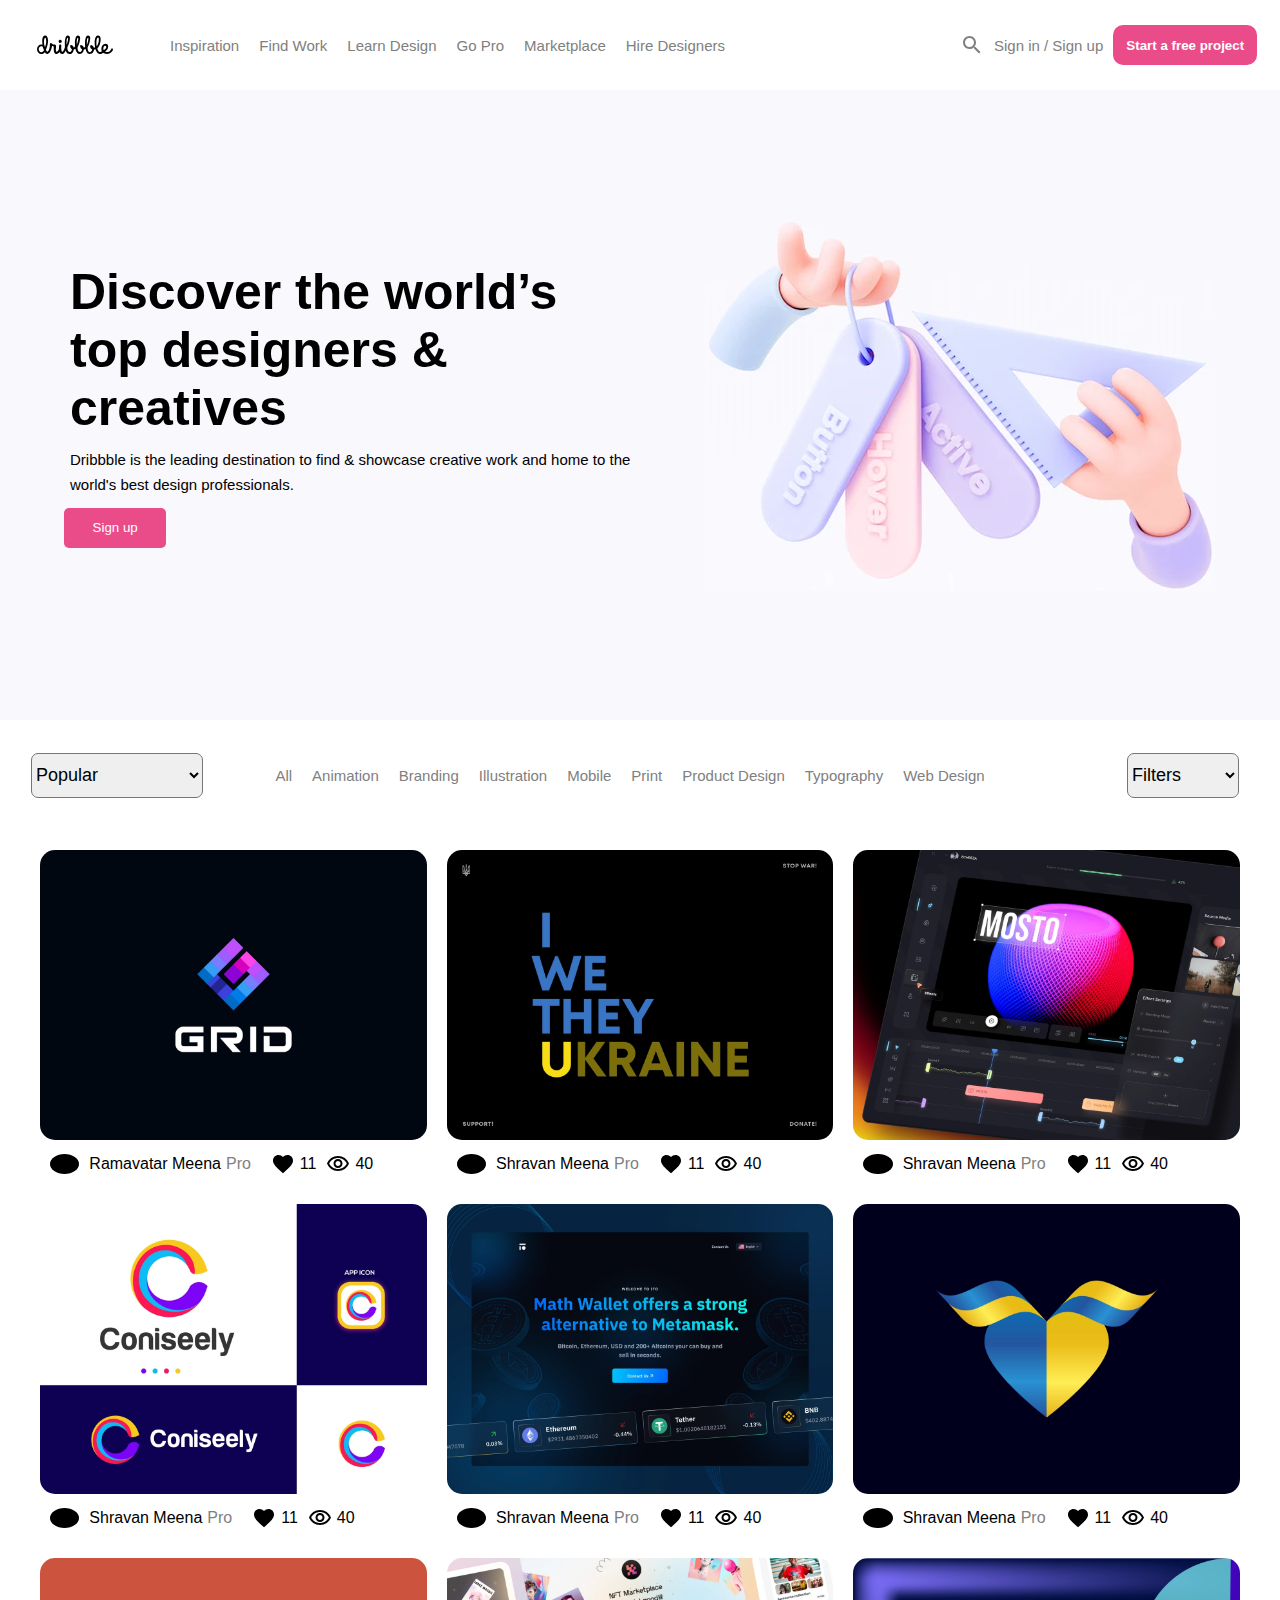
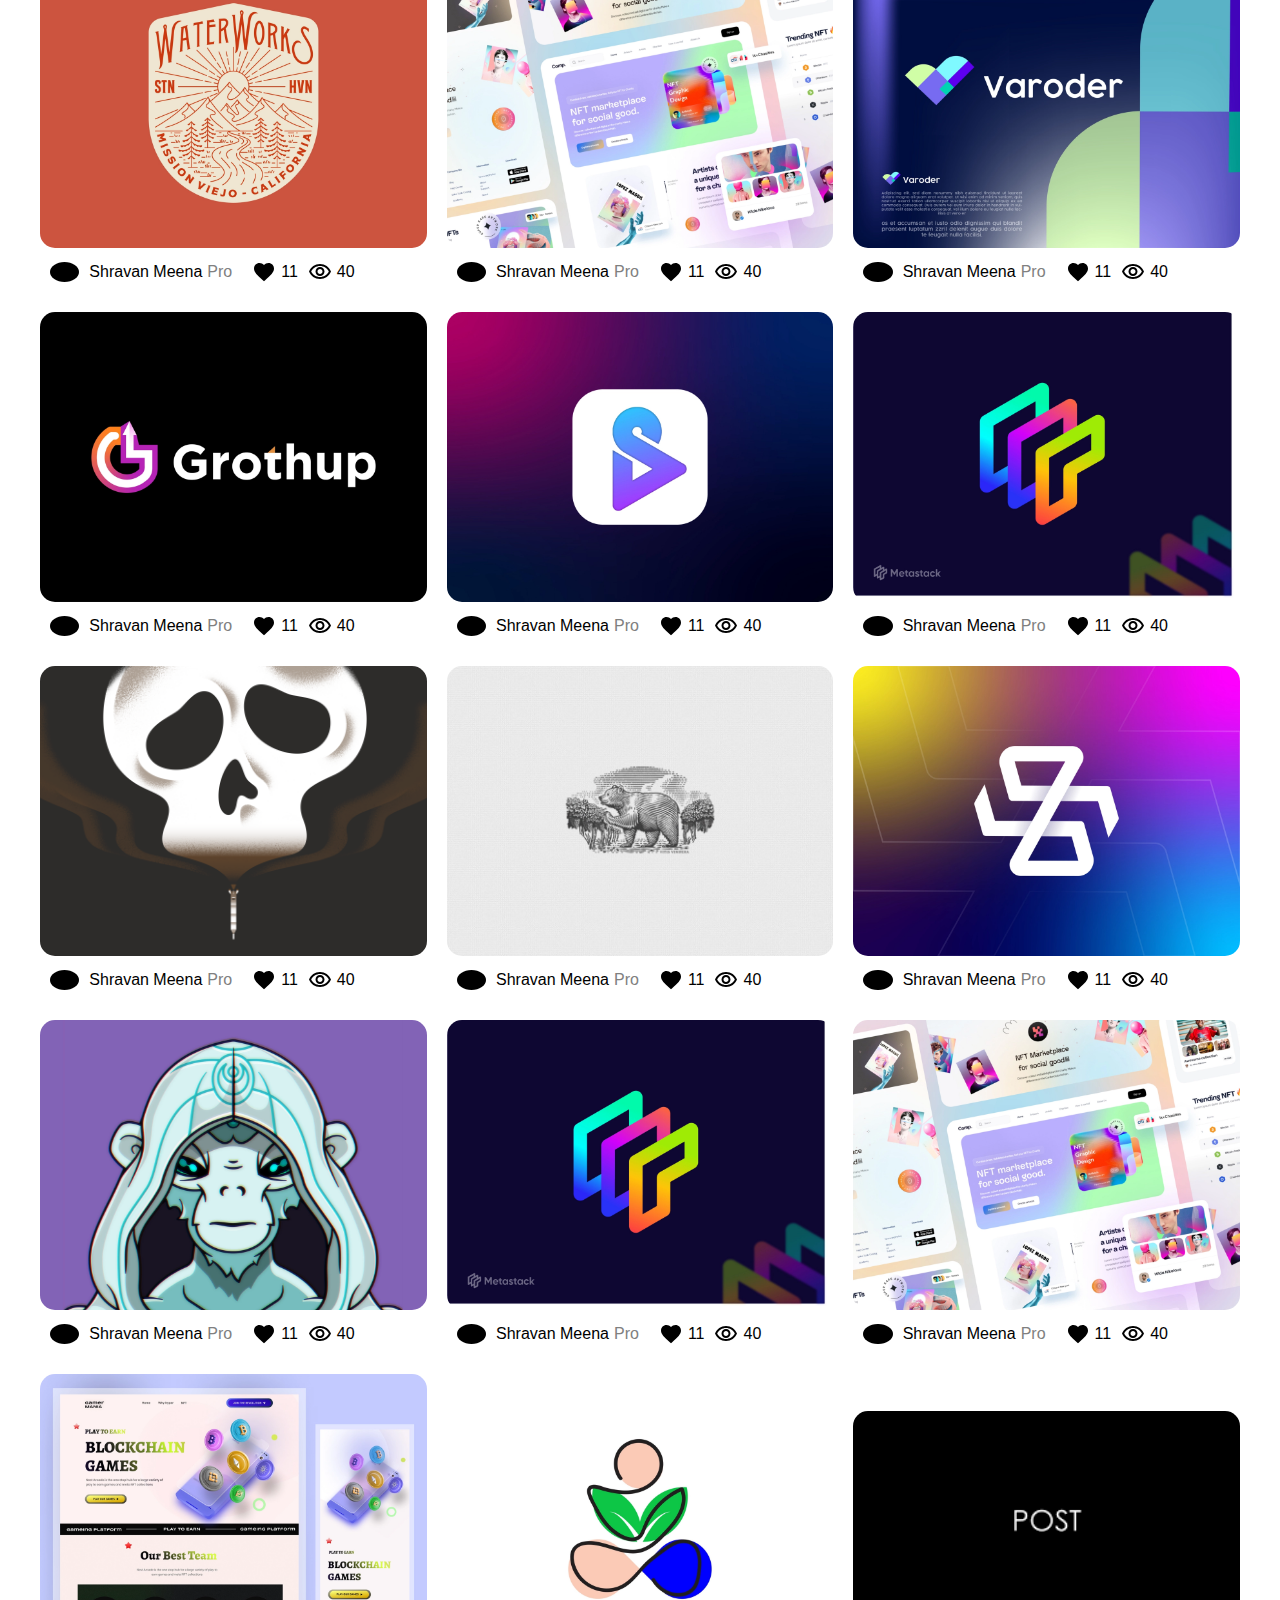
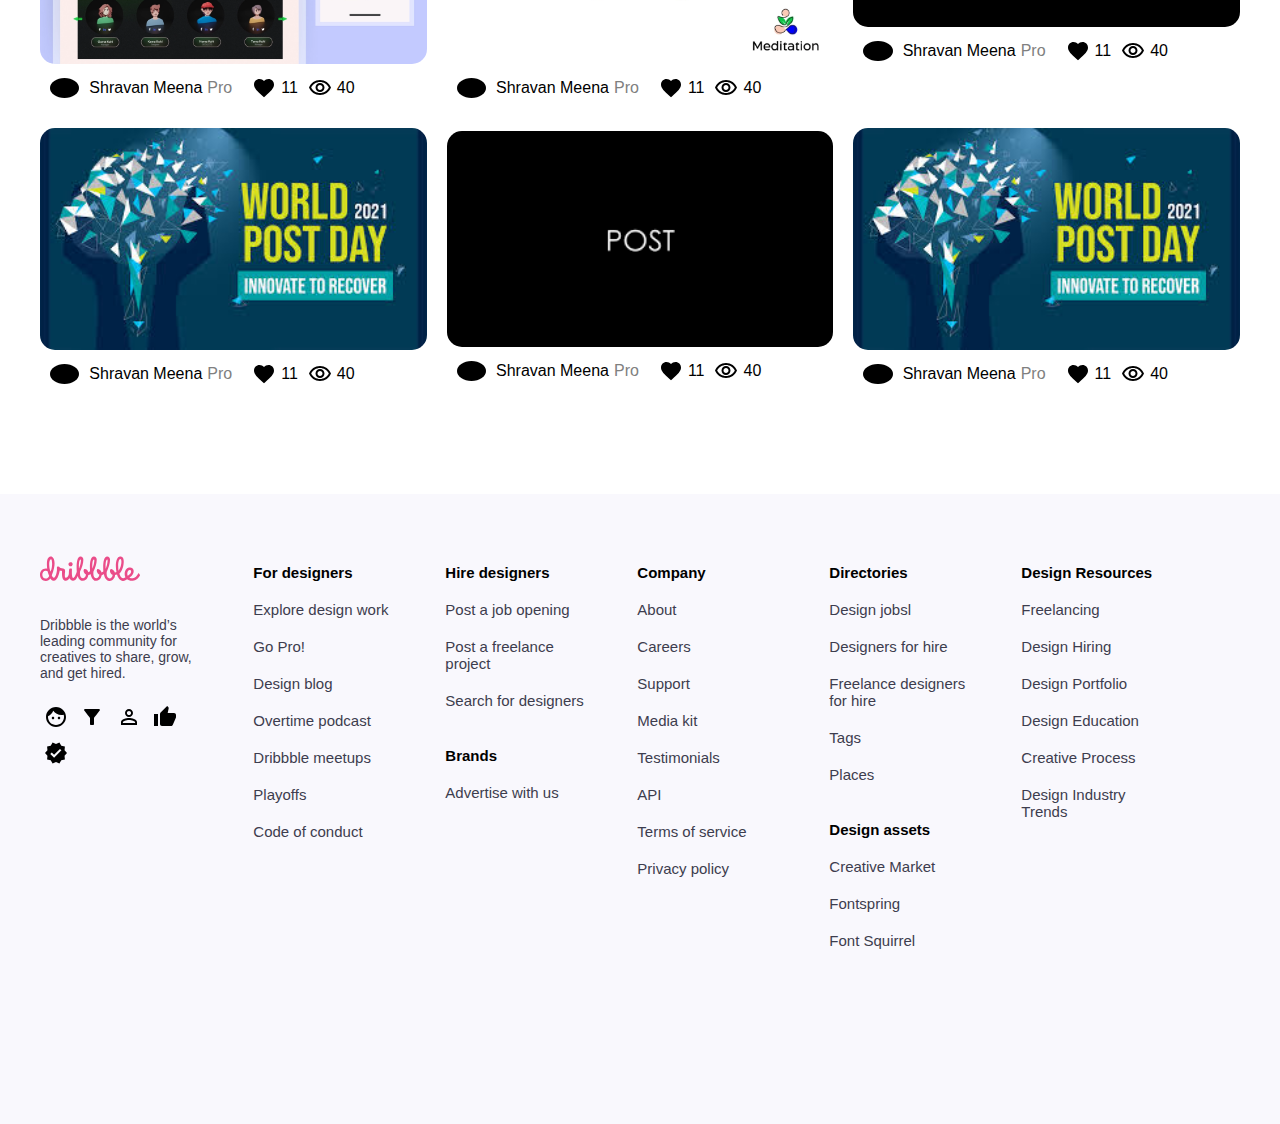
==== index.html @ 8a200b82 "first commit" ====
<!DOCTYPE html>
<html lang="en">
  <head>
    <meta charset="UTF-8" />
    <meta name="viewport" content="width=device-width, initial-scale=1.0" />
    <meta http-equiv="X-UA-Compatible" content="ie=edge" />
    <title>Dribbble Site Clone</title>
    <link rel="stylesheet" href="./index.css" />
  </head>
  <body>
    <div class="header">
     <div class="listHideWidth">
      <img class="listHide" src="./static/post/reorder_black_24dp.svg" />

     </div>

      <div class="logo">
        <!-- <button class="dribble">dribbble</button>-->
        <img src="./static/a.svg" />
      </div>
      <div class="headerTitle">
        <p class="mainuName">Inspiration</p>
        <p class="mainuName">Find Work</p>
        <p class="mainuName">Learn Design</p>
        <p class="mainuName">Go Pro</p>
        <p class="mainuName">Marketplace</p>
        <p class="mainuName">Hire Designers</p>
      </div>
      <div class="signBar">
        <img src="./static/Search.svg" />
        <h1 class="signInOrSignup">Sign in / Sign up</h1>
        <button class="newProject">Start a free project</button>
        <!-- <div class="hide">Ram Ram sa</div> -->
      </div>
    </div>
    <div class="middleTitel">
      <div class="left">
        <p class="firstTitle">Discover the world’s top designers & creatives</p>
        <p class="secondTitle">
          Dribbble is the leading destination to find & showcase creative work
          and home to the world's best design professionals.
        </p>
        <div class="signup">
          <button onclick="showTheHIde()" class="signupBtn">Sign up</button>
          <button onclick="showTheHIde()" class="signInBtn">Sign In</button>

          <div onclick="hideInput()" class="hide">


            <div class="alreadyAMenber">
              <p class="alreadymembers?">Already A member?</p>
             <p class="signInalready">Sign In</p>
            </div>
            <div class="signUpPage">
<div class="centerSignUp">
  <p>Sign up to Dribbble</p>
  <div class="signUpGoogle">
    <div class="withGoogle">
      <img src="https://cdn-teams-slug.flaticon.com/google.jpg" />
      <button class="loginWithGoogle">Sign Up With Google</button>
    </div>
    <div class="withTweetr">
      <img src="./static/post/verified_black_24dp.svg" />
    </div>

  </div>
  <div class="userInformation">

  </div>
  <div onclick="hideInput()" class="hiden">

<div class="nameOrEmail">
  <div class="nameOption1">
    <p>Name </p>
  <input class="yourName" placeholder="" type="text" />
  </div>
  <div class="nameOption2">
    <p>Username</p>

  <input class="userName" placeholder="" type="text" />
  </div>
</div>
  <div class="passEmailOption">
    <div class="nameOption3">
      <p>Email</p>
  
      <input class="emailid" placeholder="" type="text" />
     </div>
     <div class="nameOption3">
      <p>Password</p>
  
      <input class="password" placeholder="6+ characters" type="text" />
     </div>
  </div>
<div class="check">
  <input onclick="checkboxx()"  class="checkboxs" placeholder="" type="checkbox" />
  <p>Creating an account means you’re okay with our Terms of Service, Privacy Policy, and our default Notification Settings.</p>
</div>  
<div class="end">
  <button onclick="doneButton()" class="done">
    <h1>Create Account</h1>
  </button>
</div>
  </div>
</div>
            </div>
          </div>
        </div>
      </div>
      <div class="right">
        <img
          class="rightsideImg"
          src="./static/romainbriaux-510w-e0859557ff1168e088a1d80e2de552aec85ed8c1343bb61656f87512127b3c4a.webp"
        />
      </div>
    </div>
    <div class="filterCenter">
      <div class="filterPage">
        <div class="populer">
          <select name="popupar" id="popular">
            <option value="popular">Popular</option>
            <option value="noteworthy">New & Noteworthy</option>
            <option value="goodsSales">Goods for Sale</option>
          </select>
          <!-- <button >Popular</button> -->
        </div>
        <div class="filterPageTitle">
          <p class="filterPageTitle1">All</p>
          <p class="filterPageTitle1">Animation</p>
          <p class="filterPageTitle1">Branding</p>
          <p class="filterPageTitle1">Illustration</p>
          <p class="filterPageTitle1">Mobile</p>
          <p class="filterPageTitle1">Print</p>
          <p class="filterPageTitle1">Product Design</p>
          <p class="filterPageTitle1">Typography</p>
          <p class="filterPageTitle1">Web Design</p>
        </div>
        <div class="populer1">
          <select name="filter" id="filter">
            <option value="filter">Filters</option>
            <option value="tags">Tags</option>
            <option value="color">Color</option>
            <option value="timeFrame">Timeframe</option>
            <option value="madeWith">Made With</option>
            <option value="Downloads">Downloads</option>
          </select>
          <!-- <button class="filter">Filter</button> -->
        </div>
      </div>
    </div>
    <div class="post">
      <div class="firstPost">
        <div class="imgDiv">
          <img class="postimg1" src="./static/post/Dribble1.webp" />
        </div>
        <div class="createrInfo">
          <div class="pic"></div>
          <p class="createrName">Ramavatar Meena</p>
          <p class="createrRank">Pro</p>
          <img class="heartIcon" src="./static/post/Heart.svg" />
          <p class="like">11</p>
          <img class="seenIcon" src="./static/post/Seen.svg" />
          <p class="like">40</p>
        </div>
      </div>
      <div class="firstPost">
        <div class="imgDiv">
          <img class="postimg1" src="./static/post/Dribble2.webp" />
        </div>
        <div class="createrInfo">
          <div class="pic"></div>
          <p class="createrName">Shravan Meena</p>
          <p class="createrRank">Pro</p>
          <img class="heartIcon" src="./static/post/Heart.svg" />
          <p class="like">11</p>
          <img class="seenIcon" src="./static/post/Seen.svg" />
          <p class="like">40</p>
        </div>
      </div>
      <div class="firstPost">
        <div class="imgDiv">
          <img class="postimg1" src="./static/post/Dribble3.webp" />
        </div>
        <div class="createrInfo">
          <div class="pic"></div>
          <p class="createrName">Shravan Meena</p>
          <p class="createrRank">Pro</p>
          <img class="heartIcon" src="./static/post/Heart.svg" />
          <p class="like">11</p>
          <img class="seenIcon" src="./static/post/Seen.svg" />
          <p class="like">40</p>
        </div>
      </div>
      <div class="firstPost">
        <div class="imgDiv">
          <img class="postimg1" src="./static/post/Dribble4.webp" />
        </div>
        <div class="createrInfo">
          <div class="pic"></div>
          <p class="createrName">Shravan Meena</p>
          <p class="createrRank">Pro</p>
          <img class="heartIcon" src="./static/post/Heart.svg" />
          <p class="like">11</p>
          <img class="seenIcon" src="./static/post/Seen.svg" />
          <p class="like">40</p>
        </div>
      </div>
      <div class="firstPost">
        <div class="imgDiv">
          <img class="postimg1" src="./static/post/Dribble5.webp" />
        </div>
        <div class="createrInfo">
          <div class="pic"></div>
          <p class="createrName">Shravan Meena</p>
          <p class="createrRank">Pro</p>
          <img class="heartIcon" src="./static/post/Heart.svg" />
          <p class="like">11</p>
          <img class="seenIcon" src="./static/post/Seen.svg" />
          <p class="like">40</p>
        </div>
      </div>
      <div class="firstPost">
        <div class="imgDiv">
          <img class="postimg1" src="./static/post/Dribble6.webp" />
        </div>
        <div class="createrInfo">
          <div class="pic"></div>
          <p class="createrName">Shravan Meena</p>
          <p class="createrRank">Pro</p>
          <img class="heartIcon" src="./static/post/Heart.svg" />
          <p class="like">11</p>
          <img class="seenIcon" src="./static/post/Seen.svg" />
          <p class="like">40</p>
        </div>
      </div>
      <div class="firstPost">
        <div class="imgDiv">
          <img class="postimg1" src="./static/post/Dribble7.webp" />
        </div>
        <div class="createrInfo">
          <div class="pic"></div>
          <p class="createrName">Shravan Meena</p>
          <p class="createrRank">Pro</p>
          <img class="heartIcon" src="./static/post/Heart.svg" />
          <p class="like">11</p>
          <img class="seenIcon" src="./static/post/Seen.svg" />
          <p class="like">40</p>
        </div>
      </div>
      <div class="firstPost">
        <div class="imgDiv">
          <img class="postimg1" src="./static/post/Dribble18.webp" />
        </div>
        <div class="createrInfo">
          <div class="pic"></div>
          <p class="createrName">Shravan Meena</p>
          <p class="createrRank">Pro</p>
          <img class="heartIcon" src="./static/post/Heart.svg" />
          <p class="like">11</p>
          <img class="seenIcon" src="./static/post/Seen.svg" />
          <p class="like">40</p>
        </div>
      </div>
      <div class="firstPost">
        <div class="imgDiv">
          <img class="postimg1" src="./static/post/Dribble9.webp" />
        </div>
        <div class="createrInfo">
          <div class="pic"></div>
          <p class="createrName">Shravan Meena</p>
          <p class="createrRank">Pro</p>
          <img class="heartIcon" src="./static/post/Heart.svg" />
          <p class="like">11</p>
          <img class="seenIcon" src="./static/post/Seen.svg" />
          <p class="like">40</p>
        </div>
      </div>
      <div class="firstPost">
        <div class="imgDiv">
          <img class="postimg1" src="./static/post/Dribble10.webp" />
        </div>
        <div class="createrInfo">
          <div class="pic"></div>
          <p class="createrName">Shravan Meena</p>
          <p class="createrRank">Pro</p>
          <img class="heartIcon" src="./static/post/Heart.svg" />
          <p class="like">11</p>
          <img class="seenIcon" src="./static/post/Seen.svg" />
          <p class="like">40</p>
        </div>
      </div>
      <div class="firstPost">
        <div class="imgDiv">
          <img class="postimg1" src="./static/post/Dribble11.webp" />
        </div>
        <div class="createrInfo">
          <div class="pic"></div>
          <p class="createrName">Shravan Meena</p>
          <p class="createrRank">Pro</p>
          <img class="heartIcon" src="./static/post/Heart.svg" />
          <p class="like">11</p>
          <img class="seenIcon" src="./static/post/Seen.svg" />
          <p class="like">40</p>
        </div>
      </div>
      <div class="firstPost">
        <div class="imgDiv">
          <img class="postimg1" src="./static/post/Dribble12.webp" />
        </div>
        <div class="createrInfo">
          <div class="pic"></div>
          <p class="createrName">Shravan Meena</p>
          <p class="createrRank">Pro</p>
          <img class="heartIcon" src="./static/post/Heart.svg" />
          <p class="like">11</p>
          <img class="seenIcon" src="./static/post/Seen.svg" />
          <p class="like">40</p>
        </div>
      </div>
      <div class="firstPost">
        <div class="imgDiv">
          <img class="postimg1" src="./static/post/Dribble13.png" />
        </div>
        <div class="createrInfo">
          <div class="pic"></div>
          <p class="createrName">Shravan Meena</p>
          <p class="createrRank">Pro</p>
          <img class="heartIcon" src="./static/post/Heart.svg" />
          <p class="like">11</p>
          <img class="seenIcon" src="./static/post/Seen.svg" />
          <p class="like">40</p>
        </div>
      </div>
      <div class="firstPost">
        <div class="imgDiv">
          <img class="postimg1" src="./static/post/Dribble14.webp" />
        </div>
        <div class="createrInfo">
          <div class="pic"></div>
          <p class="createrName">Shravan Meena</p>
          <p class="createrRank">Pro</p>
          <img class="heartIcon" src="./static/post/Heart.svg" />
          <p class="like">11</p>
          <img class="seenIcon" src="./static/post/Seen.svg" />
          <p class="like">40</p>
        </div>
      </div>
      <div class="firstPost">
        <div class="imgDiv">
          <img class="postimg1" src="./static/post/Dribble15.webp" />
        </div>
        <div class="createrInfo">
          <div class="pic"></div>
          <p class="createrName">Shravan Meena</p>
          <p class="createrRank">Pro</p>
          <img class="heartIcon" src="./static/post/Heart.svg" />
          <p class="like">11</p>
          <img class="seenIcon" src="./static/post/Seen.svg" />
          <p class="like">40</p>
        </div>
      </div>
      <div class="firstPost">
        <div class="imgDiv">
          <img class="postimg1" src="./static/post/Dribble16.webp" />
        </div>
        <div class="createrInfo">
          <div class="pic"></div>
          <p class="createrName">Shravan Meena</p>
          <p class="createrRank">Pro</p>
          <img class="heartIcon" src="./static/post/Heart.svg" />
          <p class="like">11</p>
          <img class="seenIcon" src="./static/post/Seen.svg" />
          <p class="like">40</p>
        </div>
      </div>
      <div class="firstPost">
        <div class="imgDiv">
          <img class="postimg1" src="./static/post/Dribble12.webp" />
        </div>
        <div class="createrInfo">
          <div class="pic"></div>
          <p class="createrName">Shravan Meena</p>
          <p class="createrRank">Pro</p>
          <img class="heartIcon" src="./static/post/Heart.svg" />
          <p class="like">11</p>
          <img class="seenIcon" src="./static/post/Seen.svg" />
          <p class="like">40</p>
        </div>
      </div>
      <div class="firstPost">
        <div class="imgDiv">
          <img class="postimg1" src="./static/post/Dribble18.webp" />
        </div>
        <div class="createrInfo">
          <div class="pic"></div>
          <p class="createrName">Shravan Meena</p>
          <p class="createrRank">Pro</p>
          <img class="heartIcon" src="./static/post/Heart.svg" />
          <p class="like">11</p>
          <img class="seenIcon" src="./static/post/Seen.svg" />
          <p class="like">40</p>
        </div>
      </div>
      <div class="firstPost">
        <div class="imgDiv">
          <img class="postimg1" src="./static/post/Dribble19.webp" />
        </div>
        <div class="createrInfo">
          <div class="pic"></div>
          <p class="createrName">Shravan Meena</p>
          <p class="createrRank">Pro</p>
          <img class="heartIcon" src="./static/post/Heart.svg" />
          <p class="like">11</p>
          <img class="seenIcon" src="./static/post/Seen.svg" />
          <p class="like">40</p>
        </div>
      </div>
      <div class="firstPost">
        <div class="imgDiv">
          <img class="postimg1" src="./static/post/Dribble20.webp" />
        </div>
        <div class="createrInfo">
          <div class="pic"></div>
          <p class="createrName">Shravan Meena</p>
          <p class="createrRank">Pro</p>
          <img class="heartIcon" src="./static/post/Heart.svg" />
          <p class="like">11</p>
          <img class="seenIcon" src="./static/post/Seen.svg" />
          <p class="like">40</p>
        </div>
      </div>
      <div class="firstPost">
        <div class="imgDiv">
          <img class="postimg1" src="./static/post/1st.png" />
        </div>
        <div class="createrInfo">
          <div class="pic"></div>
          <p class="createrName">Shravan Meena</p>
          <p class="createrRank">Pro</p>
          <img class="heartIcon" src="./static/post/Heart.svg" />
          <p class="like">11</p>
          <img class="seenIcon" src="./static/post/Seen.svg" />
          <p class="like">40</p>
        </div>
      </div>
      <div class="firstPost">
        <div class="imgDiv">
          <img class="postimg1" src="./static/post/5th.jpeg" />
        </div>
        <div class="createrInfo">
          <div class="pic"></div>
          <p class="createrName">Shravan Meena</p>
          <p class="createrRank">Pro</p>
          <img class="heartIcon" src="./static/post/Heart.svg" />
          <p class="like">11</p>
          <img class="seenIcon" src="./static/post/Seen.svg" />
          <p class="like">40</p>
        </div>
      </div>
      <div class="firstPost">
        <div class="imgDiv">
          <img class="postimg1" src="./static/post/1st.png" />
        </div>
        <div class="createrInfo">
          <div class="pic"></div>
          <p class="createrName">Shravan Meena</p>
          <p class="createrRank">Pro</p>
          <img class="heartIcon" src="./static/post/Heart.svg" />
          <p class="like">11</p>
          <img class="seenIcon" src="./static/post/Seen.svg" />
          <p class="like">40</p>
        </div>
      </div>
      <div class="firstPost">
        <div class="imgDiv">
          <img class="postimg1" src="./static/post/5th.jpeg" />
        </div>
        <div class="createrInfo">
          <div class="pic"></div>
          <p class="createrName">Shravan Meena</p>
          <p class="createrRank">Pro</p>
          <img class="heartIcon" src="./static/post/Heart.svg" />
          <p class="like">11</p>
          <img class="seenIcon" src="./static/post/Seen.svg" />
          <p class="like">40</p>
        </div>
      </div>
    </div>
    <div class="footer1"></div>
    <div class="footer2">
      <!-- <div class="div1st"> -->
      <!-- <div> -->
      <!-- <button class="dribble">dribbble</button>-->
      <!-- <img src="./static/post/b.svg" /> -->
      <!-- <p class="dribbbleTitle">
            Dribbble is the world’s leading community for creatives to share,
            grow, and get hired.
          </p>
        </div>
       <div class="endIcons">
        <div class="icons">
          <img src="./static/post/face_black_24dp.svg" />
          <img src="./static/post/filter_alt_black_24dp.svg" />
          <img src="./static/post/perm_identity_black_24dp.svg" />
          <img src="./static/post/thumb_up_black_24dp.svg" />
          <img src="./static/post/verified_black_24dp.svg" />
        </div>
        </div> -->
      <!-- </div> -->
      <div class="endLeftFooter">
        <div class="endLeftFooterForCenter">
          <div class="endLeftTopFooter">
            <div class="endLeftTopFooterImg">
              <img src="./static/post/b.svg" />
              <p>Dribbble is the world’s leading community for creatives to share,
                grow, and get hired.</p>
            </div>
          </div>
          <div class="endLeftButtomFooter">
            <img src="./static/post/face_black_24dp.svg" />
            <img src="./static/post/filter_alt_black_24dp.svg" />
            <img src="./static/post/perm_identity_black_24dp.svg" />
            <img src="./static/post/thumb_up_black_24dp.svg" />
            <img src="./static/post/verified_black_24dp.svg" />
          </div>
        </div>
      </div>
      <div class="forWrap">
        <div class="div2nd">
          <p class="title1">For designers</p>
          <p class="title">Explore design work</p>
          <p class="title">Go Pro!</p>
          <p class="title">Design blog</p>
          <p class="title">Overtime podcast</p>
          <p class="title">Dribbble meetups</p>
          <p class="title">Playoffs</p>
          <p class="title">Code of conduct</p>
        </div>
        <div class="div2nd">
          <p class="title1">Hire designers</p>
          <p class="title">Post a job opening</p>
          <p class="title">Post a freelance project</p>
          <p class="title">Search for designers</p>
          <br />
          <p class="title1">Brands</p>
          <p class="title">Advertise with us</p>
        </div>
        <div class="div2nd">
          <p class="title1">Company</p>
          <p class="title">About</p>
          <p class="title">Careers</p>
          <p class="title">Support</p>
          <p class="title">Media kit</p>
          <p class="title">Testimonials</p>
          <p class="title">API</p>
          <p class="title">Terms of service</p>
          <p class="title">Privacy policy</p>
        </div>
        <div class="div2nd">
          <p class="title1">Directories</p>
          <p class="title">Design jobsl</p>
          <p class="title">Designers for hire</p>
          <p class="title">Freelance designers for hire</p>
          <p class="title">Tags</p>
          <p class="title">Places</p>
          <br />
          <p class="title1">Design assets</p>
          <p class="title">Creative Market</p>
          <p class="title">Fontspring</p>
          <p class="title">Font Squirrel</p>
        </div>
        <div class="div2nd">
          <p class="title1">Design Resources</p>
          <p class="title">Freelancing</p>
          <p class="title">Design Hiring</p>
          <p class="title">Design Portfolio</p>
          <p class="title">Design Education</p>
          <p class="title">Creative Process</p>
          <p class="title">Design Industry Trends</p>
        </div>
        <div class="div3nd"></div>
      </div>
      </div>
    <script src="./index.js"></script>
  </body>
</html>
---- index.css ----
@import url("@import url('https://fonts.googleapis.com/css2?family=Open+Sans:ital,wght@0,300;0,400;0,500;0,600;0,700;0,800;1,300;1,400;1,500;1,600;1,700;1,800&display=swap');");
* {
  box-sizing: border-box;
  margin: 0px;
  font-family: "Open Sans", sans-serif;
}
.header {
  background-color: white;
  width: 100%;
  height: 10vh;
  display: flex;
  flex-direction: row;
  align-items: center;
}
.logo {
  width: 150px;
  height: 100%;
  border: none;
  /* background-color: rebeccapurple; */
  display: flex;
  align-items: center;
  justify-content: center;
}
.header .logo img {
  cursor: pointer;
  /* color: #ea4c89; */
}
.listHide{
  display: none;
}

.headerTitle {
  height: 100%;
  flex: 1;
  display: flex;
  flex-direction: row;
  align-items: center;
  font-size: 15px;
  font-weight: 500;
  color: #6e6d7a;
  /* margin-right: 80px; */
}
.mainuName {
  color: gray;
  margin-left: 20px;
  cursor: pointer;
}
.mainuName:hover {
  color: black;
}
.signBar {
  width: 25%;
  /* height: 100%; */
  display: flex;
  flex-direction: row;
  align-items: center;
  cursor: pointer;
}
.signBar img {
  cursor: pointer;
}
.signBar img:hover {
  color: white;
}
.signInOrSignup {
  font-size: 15px;
  font-weight: 100;
  margin-left: 10px;
  margin-right: 10px;
  cursor: pointer;
  color: gray;
}
/* .signInOrSignup:hover {
  color: black;
} */
.newProject {
  width: 45%;
  height: 40px;
  cursor: pointer;
  background-color: #ea4c89;
  border: none;
  border-radius: 10px;
  color: white;
  font-weight: 600;
  /* margin-left: 10px; */
  /* margin-right: 20px; */
}
.newProject:hover {
  background-color: lightpink;
}
.middleTitel {
  width: 100%;
  height: 70vh;
  background-color: #f9f8fd;
  display: flex;
  flex-direction: row;
  /* border: 1px solid lightgrey; */
  /* justify-content: space-between; */
}
.left {
  width: 50%;
  height: 100%;
  /* background-color: black; */
  display: flex;
  flex-direction: column;
  align-items: center;
  justify-content: center;
  /* padding-right: 35px; */
}
.firstTitle {
  font-size: 50px;
  font-weight: bold;
  text-align: start;
  margin-left: 70px;
}
.secondTitle {
  font-size: 15px;
  font-weight: 100;
  text-align: start;
  margin-left: 70px;
  margin-top: 10px;
  line-height: 1.7;
}
.signup {
  width: 80%;
  height: 40px;
  /* background-color: aqua; */
  text-align: start;
  margin-top: 10px;
}
.signupBtn {
  width: 20%;
  height: 100%;
  background-color: #ea4c89;
  border: none;
  cursor: pointer;
  border-radius: 5px;

  color: white;
}
.signupBtn:hover {
  background-color: lightpink;
}
.signInBtn {
  width: 20%;
  height: 100%;
  background-color: #ea4c89;
  border: none;
  cursor: pointer;
  border-radius: 5px;
  color: white;
  /* font-size: 20px; */
}
.signInBtn:hover {
  background-color: lightpink;
}

.right {
  width: 50%;
  height: 100%;
  /* background-color: green; */
  display: flex;
  align-items: center;
  justify-content: center;
}
.filterCenter {
  width: 100%;
  height: 10vh;
  display: flex;
  flex-direction: row;
  align-items: center;
  justify-content: center;
}
.filterPage {
  width: 98%;
  height: 10vh;
  /* background-color: aqua; */
  display: flex;
  flex-direction: row;
  align-items: center;
  justify-content: center;
  margin-top: 20px;
}
.populer {
  width: 15%;
  height: 100%;
  /* background-color: #ea4c89; */
  display: flex;
  align-items: center;
  justify-content: center;
}
.populer1{
  width: 15%;
  height: 100%;
  /* background-color: #ea4c89; */
  display: flex;
  align-items: center;
  justify-content: center;
}
.populer1 select{
  width: auto;
  height: 50%;
  font-size: 18px;
  border-radius: 7px;
  margin-left: 20px;
  cursor: pointer;
}
.populer1 select:hover {
  background-color: transparent;
  border: 3px solid lightpink;
}
.populer1 select option {
  background-color: #ea4c89;
  padding-top: 60px;
}
.populer select {
  width: auto;
  height: 50%;
  font-size: 18px;
  border-radius: 7px;
  margin-left: 20px;
  cursor: pointer;
}
.populer select:hover {
  background-color: transparent;
  border: 3px solid lightpink;
}
.populer select option {
  background-color: #ea4c89;
  padding-top: 60px;
}
.filterPageTitle {
  flex: 1;
  height: 100%;
  display: flex;
  flex-direction: row;
  align-items: center;
  justify-content: center;
}
.filterPageTitle1 {
  margin-right: 20px;
  font-size: 15px;
  font-weight: 100;
  color: gray;
  cursor: pointer;
}
.filterPageTitle1:hover {
  color: black;
}

.filterBaar {
  width: 15%;
  height: 100%;
  /* background-color: #ea4c89; */
  display: flex;
  align-items: center;
  justify-content: center;
}
.filter {
  width: 50%;
  height: 50%;
  text-align: center;
  border: 1px solid gray;
  background-color: transparent;
  color: black;
  font-size: 18px;
  border-radius: 7px;
  cursor: pointer;
}
.filter:hover {
  background-color: transparent;
  border: 1px solid lightpink;
}

.post {
  /* background-color: red; */
  width: 100%;
  height: auto;
  display: flex;
  flex-direction: row;
  align-items: center;
  justify-content: center;
  flex-wrap: wrap;
  padding-left: 30px;
  padding-right: 30px;
  padding-top: 30px;
  object-fit: contain;
}

.firstPost {
  margin: 10px;
  flex: 1;
  flex-basis: 300px;
  height: auto;

  /* background-color: #ea4c89; */
  display: flex;
  flex-direction: column;
  object-fit: contain;
}
.firstPost .imgDiv {
  width: 100%;
  height: auto;
  object-fit: contain;
  border-radius: 15px;
}
.firstPost .imgDiv .postimg1 {
  width: 100%;
  height: 100%;
  border-radius: 15px;
  object-fit: cover;
}
.createrInfo {
  width: 100%;
  height: 40px;
  display: flex;
  flex-direction: row;
  align-items: center;
  justify-content: flex-start;
  padding: 10px;
}
.pic {
  width: 8%;
  height:100%;
  border-radius: 60%;
  background-color:black;
  /* border: 3px solid black; */
  margin-right: 0px;
}
.createrName {
  margin-left: 10px;
  font-weight: 500;
  color: black;
}

.createrRank {
  cursor: pointer;
  color: gray;
  margin-left: 5px;
}
.createrRank:hover {
  color: goldenrod;
}
.heartIcon {
  cursor: pointer;
  margin-left: 20px;
}
.seenIcon {
  margin-left: 10px;
  cursor: pointer;
}
.like {
  margin-left: 5px;
}
/* .postimg2{
    width:100% ;
    height: 85%;
    object-fit: cover;
    border-radius: 15px;
} */
.footer1 {
  /* background-color: blue; */
  width: 100%;
  height: 10vh;
}
.footer2 {
  width: 100%;
  height: 70vh;
  padding-top: 60px;
  /* background-color: rebeccapurple; */
  display: flex;
  flex-direction: row;
  background-color: #f9f8fd;
}
.endLeftFooter {
  width: 20%;
  height: 100%;
  /* background-color: red; */
  display: flex;
  flex-direction: row;
  /* align-items: center; */
  justify-content: center;
}
.endLeftFooterForCenter {
  width: 90%;
  height: 80%;
  /* background-color: gold; */
  margin-left: 40px;
}
.endLeftTopFooter {
  width: 100%;
  height: auto;
  font-size: 14px;
  font-weight: 100;
  /* background-color: blue; */
}
.endLeftTopFooterImg img {
  cursor: pointer;
}
.endLeftTopFooterImg p {
  font-size: 14px;
  margin-top: 30px;
  color: #3d3d4e;
}
.endLeftButtomFooter {
  margin-top: 20px;
  cursor: pointer;
}
.endLeftButtomFooter img {
  margin: 4px;
}
.forWrap{
  width: 100%;
  height: auto;
  display: flex;
  flex-direction: row;
}
.div2nd {
  /* background-color: chartreuse; */
  flex: 1;
  height: 100%;
  /* margin:10px;   */
  display: flex;
  flex-direction: column;
  text-align: start;
  /* margin-left: 40px; */
  padding-left: 30px;
}
.title1 {
  font-weight: 600;
  font-size: 15px;
  margin: 10px;
  text-align: start;
}
.title {
  font-size: 15px;

  margin: 10px;
  text-align: start;
  cursor: pointer;
  color: #3d3d4e;
}
.title:hover {
  color: black;
}
.div3nd {
  width: 10%;
  height: 100%;
}

.nameOption {
  display: flex;
  flex-direction: row;
  align-items: center;
  justify-content: space-between;
}

.hide {
  width: 80vh;
  height: 60vh;
  display: flex;
  flex-direction: column;
  align-items: center;
  justify-content: center;
  text-align: center;
  background-color: white;
  position: absolute;
  top: 90px;
  right: 100px;
  margin: 20px;
  border: 1px solid lightgray;
  border-radius: 5px;
  object-fit: contain;
  padding: 20px;
}


.alreadyAMenber {
  width: 100%;
  /* height: 3vh; */
  /* background-color: rebeccapurple; */
  display: flex;
  flex-direction: row;
  justify-content: end;
  align-items: flex-start;
  margin-bottom: 10px;
  font-size: 14px;
  /* padding-right: 20px; */
}
/* .SignIn{
  height: 50%;
} */
.signInalready {
  cursor: pointer;
  color: blue;
  /* margin-right: 10px; */
  margin-left: 5px;
  font-size: 14px;

}
.signUpPage {
  width: 100%;
  height: 100%;
  display: flex;
  flex-direction: column;
  align-items: center;
  /* justify-content: center; */
  text-align: center;
  /* background-color: red; */
}

.centerSignUp {
  width: 100%;
  height: 100%;
  /* background-color: aqua; */
}
.centerSignUp p {
  color: black;
  font-size: 20px;
  font-weight: 900;
  text-align: center;
  /* margin-top: 20px; */
}
.signUpGoogle {
  margin-top: 10px;
  width: 100%;
  height: 5vh;
  display: flex;
  flex-direction: row;
   align-items: center; 
  justify-content: center; 
  /* background-color: blueviolet; */
}

 .withGoogle {
  width: 40%;
  height: 100%;
   display: flex;
  flex-direction: row;
  justify-items:  center; 
  align-items: center; 
    text-align: center;  
  background-color:blue; 
 } 
 .withGoogle:hover{
  background-color: rgb(86, 86, 197);

 }
 .withGoogle img{
   width: 15%;
   height:100%;
   object-fit: contain;
   margin-left: 2px;
 }
.loginWithGoogle {
  width: 90%;
  height: 100%;
  background-color: transparent;
  border:none;
  color: white;
  /* border-radius: 10px; */
  text-align:center;
  cursor: pointer;
  /* margin-bottom: 10px; */
}
.loginWithGoogle:hover{
  background-color:transparent;
  /* color: black; */
  border: none;
}
.withTweetr {
  margin-left: 10px;
  cursor: pointer;
}
.hiden {
  width: 100%;
  height: 60%;
  display: flex;
  flex-direction: row;
  align-items: center;
  flex-wrap: wrap;
}

.nameOrEmail {
  width: 100%;
  height: 70px;
  /* background-color: gold; */
  display: flex;
  flex-direction: row;
  /* align-items: flex-start; */
}
.nameOption1 {
  font-size: 15px;
  font-weight: bold;
  flex: 1;
  flex-basis: 400px;
  width: 100%;
  height: 20vh;
  display: flex;
  flex-direction: column;
  text-align: start;
  margin-left: 1px;
}
.nameOption1 p {
  font-size: 15px;
  font-weight: bold;
  margin-top: 20px;
  margin-left: 5px;
  /* margin-bottom: 10px; */
  text-align: start;
}
.nameOption2{
  font-size: 15px;
  font-weight: bold;
  flex: 1;
  flex-basis: 400px;
  width: 100%;
  height: 20vh;
  display: flex;
  flex-direction: column;
  text-align: start;
  margin-left: 1px;
}
.nameOption2 p {
  font-size: 15px;
  font-weight: bold;
  margin-top: 20px;
  text-align: start;
  margin-left: 5px;
  /* margin-bottom: 10px; */

}
.yourName {
  width: 97%;
  height: 25px;
  border-radius: 5px;
  border: none;
  font-size: 15px;
  text-align: start;
  padding-left: 10px;
  margin-right: 20px;
  /* margin-bottom: 10px; */
  margin-left: 5px;

  background-color: lightgrey;
}
.yourName:hover {
  background-color: transparent;
  border: 2px solid lightpink;
}
.userName {
  width: 97%;
  height: 25px;
  border-radius: 5px;
  border: none;
  font-size: 15px;
  text-align: start;
  padding-left: 10px;
  margin-right: 20px;

  background-color: lightgrey;
}
.userName:hover {
  background-color: transparent;
  border: 2px solid lightpink;
}
.passEmailOption {
  width: 100%;
  height: 20vh;
  display: flex;
  flex-direction: column;
  margin-top: 6px;
}
.nameOption3{
  font-size: 15px;
  font-weight: bold;
  /* flex: 1; */
  /* flex-basis: 400px; */
  width: 100%;
  height: 20vh;
  display: flex;
  flex-direction: column;
  text-align: start;
  margin-left: 1px;
}
.nameOption3 p{
  font-size: 15px;
  font-weight: bold;
  /* margin-top: 20px; */
  text-align: start;
  /* margin-bottom: 10px; */
  margin-left: 5px;

}
.emailid {
  width: 97%;
  height: 25px;
  background-color: lightgrey;
  border: none;
  border-radius: 5px;
  font-size: 15px;
  padding-left: 10px;
  margin-right: 20px;
  margin-left: 5px;

}
.emailid:hover {
  background-color: transparent;
  border: 2px solid lightpink;
}
.password {
  width: 97%;
  height: 25px;
  background-color: lightgrey;
  border: none;
  border-radius: 5px;
  font-size: 15px;
  padding-left: 10px;
  text-align: start;
  margin-right: 20px;
  margin-left: 5px;
}
.password:hover {
  background-color: transparent;
  border: 2px solid lightpink;
}
.check {
  width: 100%;
  height: 30px;
  /* background-color:chartreuse; */
  display: flex;
  flex-direction: row;
  align-items: center;
  justify-content: center;
  /* margin-top: 20px; */
}
.checkboxs {
  margin-left: 5px;
  /* margin-top: 10px; */
  width: 30px;
  height: 30px;
}
.check p {
  font-size: 15px;
  text-align: justify;
  padding-left: 16px;
  font-weight: 400;
}
.end{
  width: 100%;
  height: 20%;
  display: flex;
  flex-direction: row;
  align-items: center;
  justify-content: center;
}
h1{
  font-size: 15px;
  font-weight: 600;
  text-align: center;
}
.done {
  width: 35%;
  height: 35px;
  color: white;
  background-color: #ea4c89;
  margin-top: 20px;
  /* margin-left: 30px; */
  font-size: 18px;
  border: none;
  border-radius: 10px;
  cursor: pointer;
}
.done:hover {
  background-color: lightpink;
}






















@media only screen and (max-width: 600px){
  .header{

    /* background-color: red; */
    display: flex;
    flex-direction: row;
    align-items: center;
    justify-content: center;
  }
  .logo {
    flex: 1;
    height: 100%;
    border: none;
    /* background-color: rebeccapurple; */
    display: flex;
    align-items: center;
    justify-content: center;
    padding-left: 0px;
  }
  .listHideWidth{
    width: 30%;
    height: 100%;

    display: flex;
    align-items: center;
  }
  .listHide{
    display: block;
    padding-left: 10px;

  }
  
  .headerTitle{
    display: none;
  }
  /* .mainuName{
    font-size: 15px;
    margin: 5px;
  } */
  .signBar{
    width: 30%;
    height: 100%;
    display: flex;

    flex-direction: row;
    align-items: center;
    justify-content: center;
  }
  .signBar img {
  display: none;
  }

  .signInOrSignup {
display: none;
}
.newProject {
  width: 100%;
  height: 30px;

  background-color: lightgrey;
  border: none;
  border-radius: 5px;
  color: black;
  font-weight: 400;
  font-size: 12px;
  /* margin-left: 10px; */
  margin-right: 0px;
}
.newProject:hover{
  background-color: transparent;
  border: 1px solid black;
}
.middleTitel {
  height: 100vh;
  display: flex;
  flex-direction: column;
  /* border: 1px solid lightgrey; */
  /* justify-content: space-between; */
}
.left {
  width: 100%;
  height: 100%;
  /* background-color: black; */
  display: flex;
  flex-direction: column;
  align-items: center;
  justify-content: center;
  object-fit: contain;

  /* padding-right: 35px; */
}
.firstTitle {
  font-size: 35px;
  font-weight: bold;
  text-align:center;
  margin-left: 0px;
  margin: 10px;

}
.secondTitle {
  font-size: 15px;
  font-weight: 300;
  text-align: center;
  margin-left: 0px;
  margin-top: 10px;
  line-height: 1.3;
}
.signup {
  width: 100%;
  height: 40px;
  /* background-color: aqua; */
  text-align: center;
  margin-top: 10px;
}
.signupBtn {
  width: 20%;
  height: 100%;
  background-color: #ea4c89;
  border: none;
  cursor: pointer;
  border-radius: 5px;

  color: white;
}
.signupBtn:hover {
  background-color: lightpink;
}
.signInBtn {
  width: 20%;
  height: 100%;
  background-color: #ea4c89;
  border: none;
  cursor: pointer;
  border-radius: 5px;
  color: white;
  /* font-size: 20px; */
}
.signInBtn:hover {
  background-color: lightpink;
}
.right {
  width: 100%;
  height: 100%;
  /* background-color: green; */
  display: flex;
  align-items: center;
  justify-content: center;
}
.rightsideImg{
  width: 100%;
  height: 100%;
  object-fit: contain;
}
.filterCenter {
  width: 100%;
  height: 10vh;
  display: flex;
  flex-direction: row;
  align-items: center;
  justify-content: space-evenly;
}
.filterPage {
  justify-content: space-evenly;
  margin-top: 20px;
  object-fit: contain;
}

.filterPageTitle{
  display: none;
}
.populer{
  margin-right: 20px;
}
.populer select{
  font-size: 15px;
}
.populer1{
  margin-left: 20px;
  font-size: 10px;
}
.populer1 select{
  font-size: 15px;
}
.footer2 {
  width: 100%;
  height: auto;
  padding-top: 60px;
  /* background-color: rebeccapurple; */
  display: flex;
  flex-direction: column;
  background-color: #f9f8fd;
}

.endLeftFooter {
  width: 100%;
  height: 100%;
  /* background-color: red; */
  display: flex;
  flex-direction: row;
  align-items:center;
  justify-content: center;
  text-align: start;
}
.endLeftFooterForCenter{
  width: 100%;
  height: 90%;
  margin-left: 25px;
}
.forWrap{
  display: flex;
  flex-direction: row;
  flex-wrap: wrap;
  margin-top: 30px;
  
}
.div2nd{
  flex: 1;
  flex-basis: 50%;
  height: auto;
  padding-top: 50px;
  margin-left: 0px;

}
.title1{
  margin-left: 0px;
}
.title{
  margin-left: 0px;
}


  .hide {
    width: 95%;
    height: 60vh;
    display: flex;
    flex-direction: column;
    align-items: center;
    justify-content: center;
    text-align: center;
    background-color: white;
    position: absolute;
    top: 320px;
    right: 0px;
    margin-right: 10px;
    border: 1px solid lightgray;
    border-radius: 5px;
    object-fit: cover;
    padding: 10px;
  }
  .centerSignUp {
    width: 100%;
    height: 100%;
    /* background-color: aqua; */
  }
  .centerSignUp p {
    color: black;
    font-size: 16px;
    font-weight: 600;
    text-align: start;
    /* margin-top: 20px; */
  }
  .signUpGoogle {
    margin-top: 10px;
    width: 100%;
    height: 5vh;
    display: flex;
    flex-direction: row;
     align-items: center; 
    justify-content: center; 
    /* background-color: blueviolet; */
  }
  
   .withGoogle {
    width: 60%;
    height: 100%;


   } 
   .hiden {
    width: 100%;
    height: 60%;
    display: flex;
    flex-direction: row;
    align-items: center;
    flex-wrap: wrap;
  }
  
  .nameOrEmail {
    width: 100%;
    height: 70px;
    /* background-color: gold; */
    display: flex;
    flex-direction: row;
    /* align-items: flex-start; */
  }
  .nameOption1 {
    margin-left: 0px;
  }
  .nameOption1 p {
    font-size: 12px;

    margin-left: 0px;
 
  }

  .nameOption2 p {
    font-size: 12px;

    margin-left: 0px;
 
  
  }
  .yourName {

    margin-left: 0px;
  

  }

  .passEmailOption {
    width: 100%;
    height: 20vh;
    display: flex;
    flex-direction: column;
    margin-top: 6px;
  }

  .nameOption3 p{
    font-size: 12px;

    margin-left: 0px;
  
  }
  .emailid {

    margin-left: 0px;
  
  }

  .password {
    margin-left: 0px;
  }
  .check p {
    font-size: 12px;
    text-align: justify;
    padding-left: 16px;
    font-weight: 400;
  }
  .end{
    width: 100%;
    height: 20%;
    display: flex;
    flex-direction: row;
    align-items: center;
    justify-content: center;
  }
  h1{
    font-size: 12px;
  }

  


}
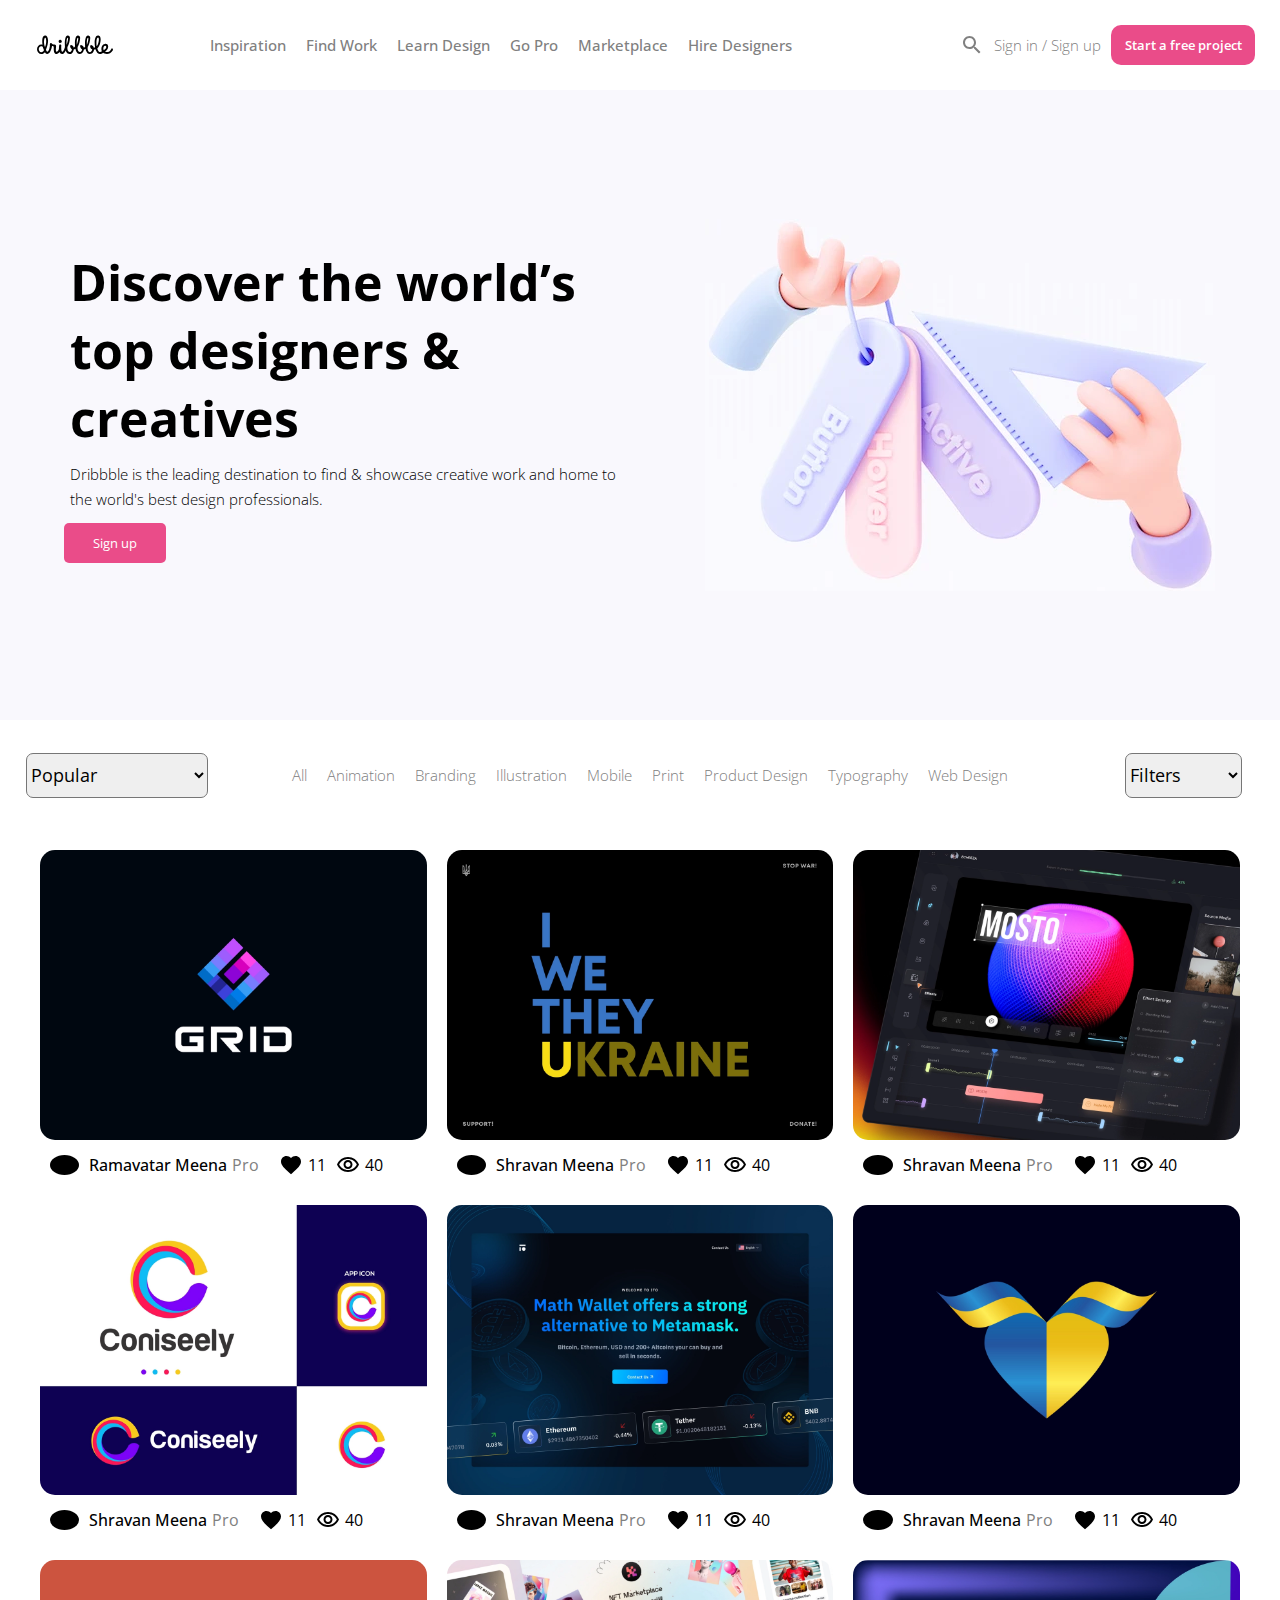
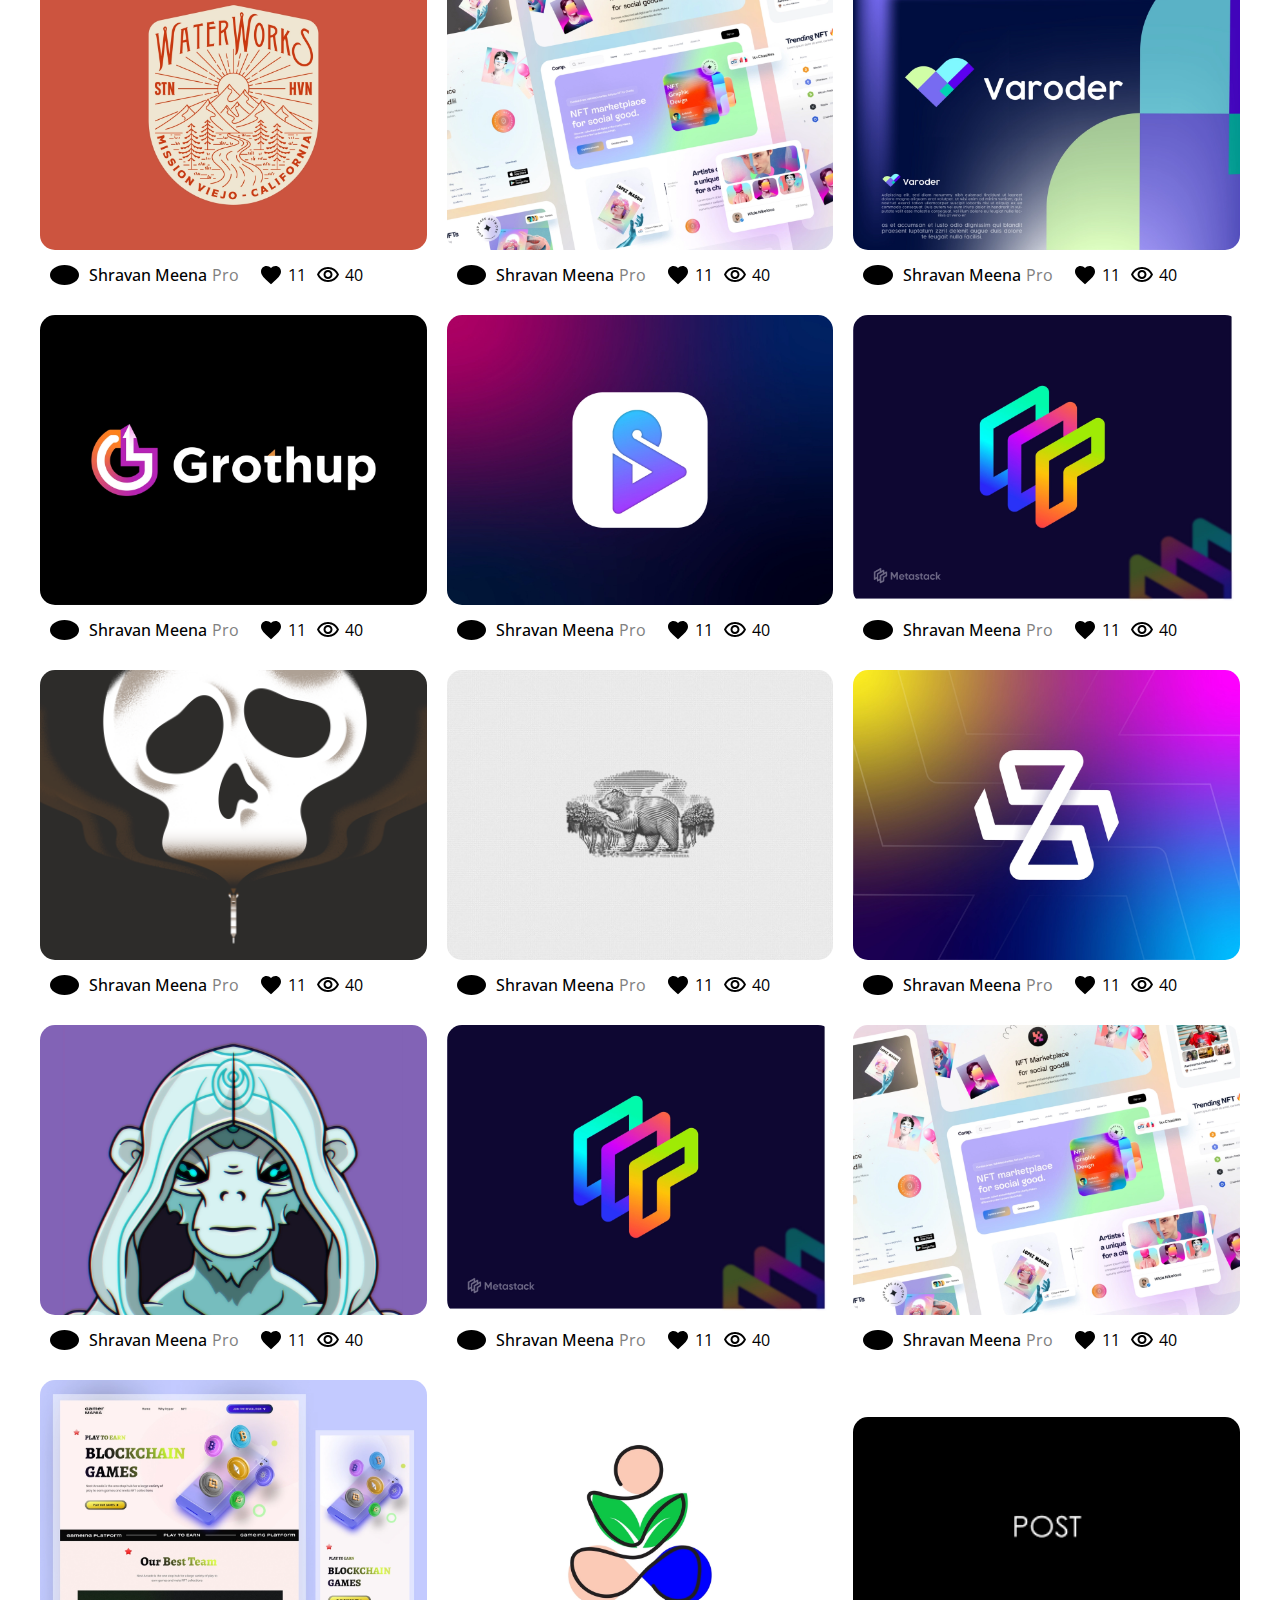
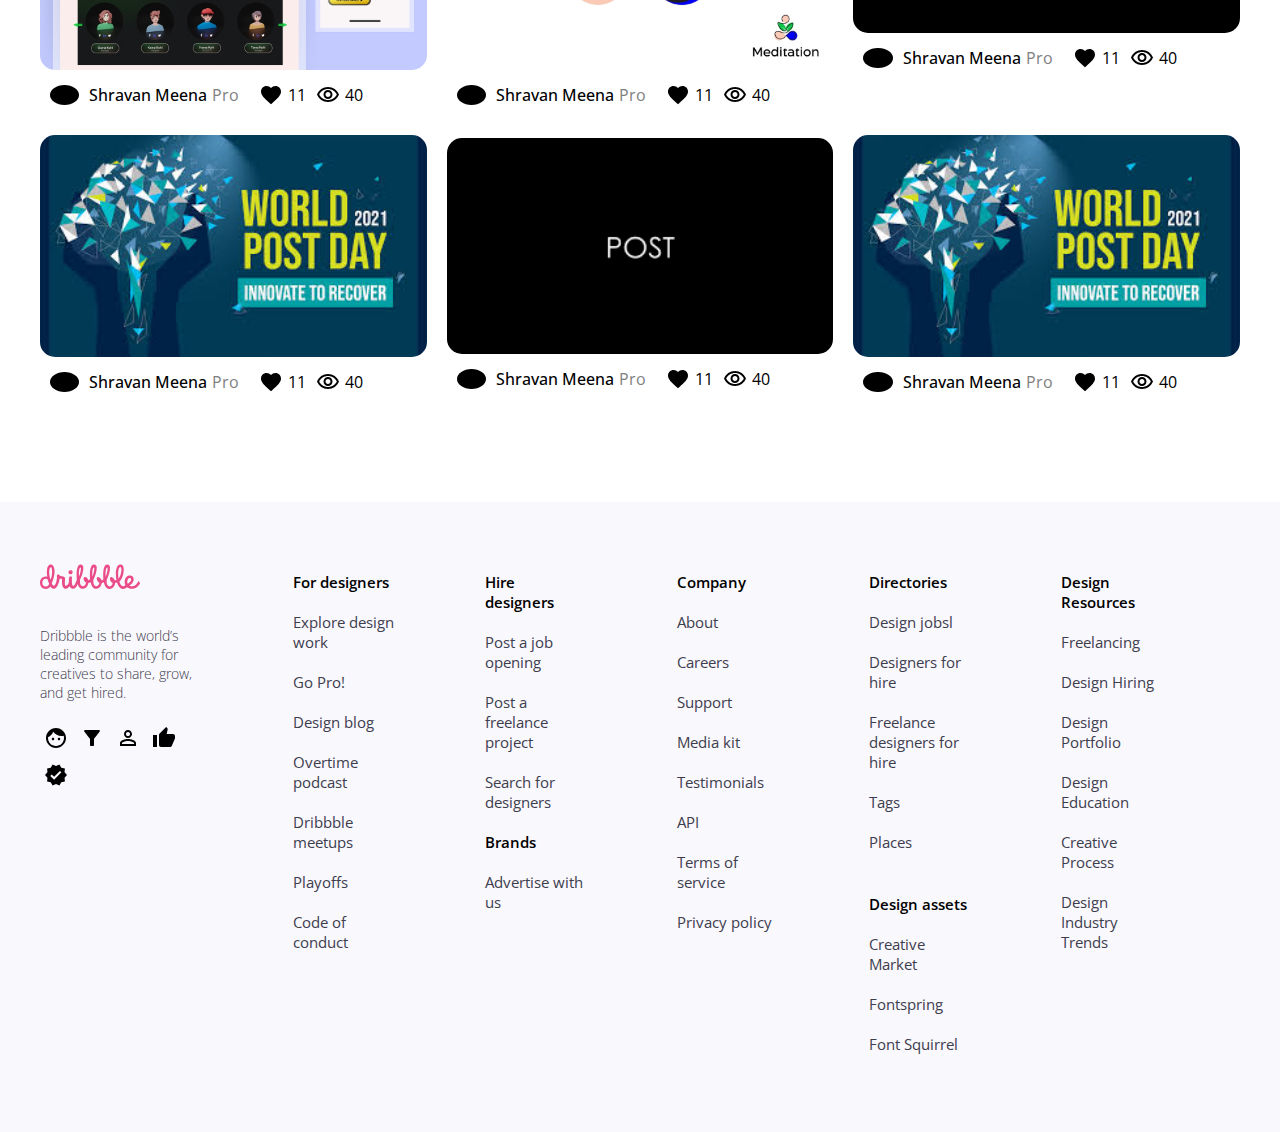
==== commit f393ba04: "return" ====
--- a/index.html
+++ b/index.html
@@ -8,24 +8,39 @@
     <link rel="stylesheet" href="./index.css" />
   </head>
   <body>
-    <div class="header">
-     <div class="listHideWidth">
-      <img class="listHide" src="./static/post/reorder_black_24dp.svg" />
-
-     </div>
+    <div class="header" id="topPage">
+      <div class="listHideWidth">
+        <img class="listHide" src="./static/post/reorder_black_24dp.svg" />
+      </div>
 
       <div class="logo">
         <!-- <button class="dribble">dribbble</button>-->
         <img src="./static/a.svg" />
       </div>
       <div class="headerTitle">
-        <p class="mainuName">Inspiration</p>
-        <p class="mainuName">Find Work</p>
-        <p class="mainuName">Learn Design</p>
-        <p class="mainuName">Go Pro</p>
-        <p class="mainuName">Marketplace</p>
-        <p class="mainuName">Hire Designers</p>
-      </div>
+        <nav>
+          <ul>
+            <li>
+              <a>
+                <p
+                  onmouseover="showinspirationDiv()"
+                  onmouseout="hideinspirationDiv()"
+                  class="mainuName inspirationTag"
+                >
+                  Inspiration
+                </p>
+
+                <p onclick="showFindWorkTag()" class="findWorkTag">Find Work</p>
+                <p class="mainuName">Learn Design</p>
+                <p class="mainuName">Go Pro</p>
+                <p class="mainuName">Marketplace</p>
+                <p class="mainuName">Hire Designers</p>
+              </a>
+            </li>
+          </ul>
+        </nav>
+      </div>
+
       <div class="signBar">
         <img src="./static/Search.svg" />
         <h1 class="signInOrSignup">Sign in / Sign up</h1>
@@ -33,6 +48,11 @@
         <!-- <div class="hide">Ram Ram sa</div> -->
       </div>
     </div>
+
+    <div class="inspirationDiv"></div>
+
+    <div class="inspirationDiv2"></div>
+
     <div class="middleTitel">
       <div class="left">
         <p class="firstTitle">Discover the world’s top designers & creatives</p>
@@ -41,70 +61,9 @@
           and home to the world's best design professionals.
         </p>
         <div class="signup">
-          <button onclick="showTheHIde()" class="signupBtn">Sign up</button>
-          <button onclick="showTheHIde()" class="signInBtn">Sign In</button>
-
-          <div onclick="hideInput()" class="hide">
-
-
-            <div class="alreadyAMenber">
-              <p class="alreadymembers?">Already A member?</p>
-             <p class="signInalready">Sign In</p>
-            </div>
-            <div class="signUpPage">
-<div class="centerSignUp">
-  <p>Sign up to Dribbble</p>
-  <div class="signUpGoogle">
-    <div class="withGoogle">
-      <img src="https://cdn-teams-slug.flaticon.com/google.jpg" />
-      <button class="loginWithGoogle">Sign Up With Google</button>
-    </div>
-    <div class="withTweetr">
-      <img src="./static/post/verified_black_24dp.svg" />
-    </div>
-
-  </div>
-  <div class="userInformation">
-
-  </div>
-  <div onclick="hideInput()" class="hiden">
-
-<div class="nameOrEmail">
-  <div class="nameOption1">
-    <p>Name </p>
-  <input class="yourName" placeholder="" type="text" />
-  </div>
-  <div class="nameOption2">
-    <p>Username</p>
-
-  <input class="userName" placeholder="" type="text" />
-  </div>
-</div>
-  <div class="passEmailOption">
-    <div class="nameOption3">
-      <p>Email</p>
-  
-      <input class="emailid" placeholder="" type="text" />
-     </div>
-     <div class="nameOption3">
-      <p>Password</p>
-  
-      <input class="password" placeholder="6+ characters" type="text" />
-     </div>
-  </div>
-<div class="check">
-  <input onclick="checkboxx()"  class="checkboxs" placeholder="" type="checkbox" />
-  <p>Creating an account means you’re okay with our Terms of Service, Privacy Policy, and our default Notification Settings.</p>
-</div>  
-<div class="end">
-  <button onclick="doneButton()" class="done">
-    <h1>Create Account</h1>
-  </button>
-</div>
-  </div>
-</div>
-            </div>
-          </div>
+          <a href="./signUp.html">
+            <button onclick="showTheHIde()" class="signupBtn">Sign up</button>
+          </a>
         </div>
       </div>
       <div class="right">
@@ -125,15 +84,23 @@
           <!-- <button >Popular</button> -->
         </div>
         <div class="filterPageTitle">
-          <p class="filterPageTitle1">All</p>
-          <p class="filterPageTitle1">Animation</p>
-          <p class="filterPageTitle1">Branding</p>
-          <p class="filterPageTitle1">Illustration</p>
-          <p class="filterPageTitle1">Mobile</p>
-          <p class="filterPageTitle1">Print</p>
-          <p class="filterPageTitle1">Product Design</p>
-          <p class="filterPageTitle1">Typography</p>
-          <p class="filterPageTitle1">Web Design</p>
+          <nav>
+            <ul>
+              <li>
+                <a>
+                  <p class="filterPageTitle1">All</p>
+                  <p class="filterPageTitle1">Animation</p>
+                  <p class="filterPageTitle1">Branding</p>
+                  <p class="filterPageTitle1">Illustration</p>
+                  <p class="filterPageTitle1">Mobile</p>
+                  <p class="filterPageTitle1">Print</p>
+                  <p class="filterPageTitle1">Product Design</p>
+                  <p class="filterPageTitle1">Typography</p>
+                  <p class="filterPageTitle1">Web Design</p>
+                </a>
+              </li>
+            </ul>
+          </nav>
         </div>
         <div class="populer1">
           <select name="filter" id="filter">
@@ -488,32 +455,18 @@
     </div>
     <div class="footer1"></div>
     <div class="footer2">
-      <!-- <div class="div1st"> -->
-      <!-- <div> -->
-      <!-- <button class="dribble">dribbble</button>-->
-      <!-- <img src="./static/post/b.svg" /> -->
-      <!-- <p class="dribbbleTitle">
-            Dribbble is the world’s leading community for creatives to share,
-            grow, and get hired.
-          </p>
-        </div>
-       <div class="endIcons">
-        <div class="icons">
-          <img src="./static/post/face_black_24dp.svg" />
-          <img src="./static/post/filter_alt_black_24dp.svg" />
-          <img src="./static/post/perm_identity_black_24dp.svg" />
-          <img src="./static/post/thumb_up_black_24dp.svg" />
-          <img src="./static/post/verified_black_24dp.svg" />
-        </div>
-        </div> -->
-      <!-- </div> -->
       <div class="endLeftFooter">
         <div class="endLeftFooterForCenter">
           <div class="endLeftTopFooter">
             <div class="endLeftTopFooterImg">
-              <img src="./static/post/b.svg" />
-              <p>Dribbble is the world’s leading community for creatives to share,
-                grow, and get hired.</p>
+              <a href="#topPage">
+                <img src="./static/post/b.svg" />
+              </a>
+
+              <p>
+                Dribbble is the world’s leading community for creatives to
+                share, grow, and get hired.
+              </p>
             </div>
           </div>
           <div class="endLeftButtomFooter">
@@ -527,60 +480,99 @@
       </div>
       <div class="forWrap">
         <div class="div2nd">
-          <p class="title1">For designers</p>
-          <p class="title">Explore design work</p>
-          <p class="title">Go Pro!</p>
-          <p class="title">Design blog</p>
-          <p class="title">Overtime podcast</p>
-          <p class="title">Dribbble meetups</p>
-          <p class="title">Playoffs</p>
-          <p class="title">Code of conduct</p>
+          <nav>
+            <ul>
+              <li>
+                <a>
+                  <p class="title1">For designers</p>
+                  <p class="title">Explore design work</p>
+                  <p class="title">Go Pro!</p>
+                  <p class="title">Design blog</p>
+                  <p class="title">Overtime podcast</p>
+                  <p class="title">Dribbble meetups</p>
+                  <p class="title">Playoffs</p>
+                  <p class="title">Code of conduct</p>
+                </a>
+              </li>
+            </ul>
+          </nav>
         </div>
         <div class="div2nd">
-          <p class="title1">Hire designers</p>
-          <p class="title">Post a job opening</p>
-          <p class="title">Post a freelance project</p>
-          <p class="title">Search for designers</p>
-          <br />
-          <p class="title1">Brands</p>
-          <p class="title">Advertise with us</p>
+          <nav>
+            <ul>
+              <li>
+                <a>
+                  <p class="title1">Hire designers</p>
+                  <p class="title">Post a job opening</p>
+                  <p class="title">Post a freelance project</p>
+                  <p class="title">Search for designers</p>
+                  <p class="title1">Brands</p>
+                  <p class="title">Advertise with us</p>
+                </a>
+              </li>
+            </ul>
+          </nav>
         </div>
         <div class="div2nd">
-          <p class="title1">Company</p>
-          <p class="title">About</p>
-          <p class="title">Careers</p>
-          <p class="title">Support</p>
-          <p class="title">Media kit</p>
-          <p class="title">Testimonials</p>
-          <p class="title">API</p>
-          <p class="title">Terms of service</p>
-          <p class="title">Privacy policy</p>
+          <nav>
+            <ul>
+              <li>
+                <a>
+                  <p class="title1">Company</p>
+                  <p class="title">About</p>
+                  <p class="title">Careers</p>
+                  <p class="title">Support</p>
+                  <p class="title">Media kit</p>
+                  <p class="title">Testimonials</p>
+                  <p class="title">API</p>
+                  <p class="title">Terms of service</p>
+                  <p class="title">Privacy policy</p>
+                </a>
+              </li>
+            </ul>
+          </nav>
         </div>
         <div class="div2nd">
-          <p class="title1">Directories</p>
-          <p class="title">Design jobsl</p>
-          <p class="title">Designers for hire</p>
-          <p class="title">Freelance designers for hire</p>
-          <p class="title">Tags</p>
-          <p class="title">Places</p>
-          <br />
-          <p class="title1">Design assets</p>
-          <p class="title">Creative Market</p>
-          <p class="title">Fontspring</p>
-          <p class="title">Font Squirrel</p>
+          <nav>
+            <ul>
+              <li>
+                <a>
+                  <p class="title1">Directories</p>
+                  <p class="title">Design jobsl</p>
+                  <p class="title">Designers for hire</p>
+                  <p class="title">Freelance designers for hire</p>
+                  <p class="title">Tags</p>
+                  <p class="title">Places</p>
+                  <br />
+                  <p class="title1">Design assets</p>
+                  <p class="title">Creative Market</p>
+                  <p class="title">Fontspring</p>
+                  <p class="title">Font Squirrel</p>
+                </a>
+              </li>
+            </ul>
+          </nav>
         </div>
         <div class="div2nd">
-          <p class="title1">Design Resources</p>
-          <p class="title">Freelancing</p>
-          <p class="title">Design Hiring</p>
-          <p class="title">Design Portfolio</p>
-          <p class="title">Design Education</p>
-          <p class="title">Creative Process</p>
-          <p class="title">Design Industry Trends</p>
+          <nav>
+            <ul>
+              <li>
+                <a>
+                  <p class="title1">Design Resources</p>
+                  <p class="title">Freelancing</p>
+                  <p class="title">Design Hiring</p>
+                  <p class="title">Design Portfolio</p>
+                  <p class="title">Design Education</p>
+                  <p class="title">Creative Process</p>
+                  <p class="title">Design Industry Trends</p>
+                </a>
+              </li>
+            </ul>
+          </nav>
         </div>
         <div class="div3nd"></div>
       </div>
-      </div>
+    </div>
     <script src="./index.js"></script>
   </body>
 </html>
--- a/index.css
+++ b/index.css
@@ -1,4 +1,4 @@
-@import url("@import url('https://fonts.googleapis.com/css2?family=Open+Sans:ital,wght@0,300;0,400;0,500;0,600;0,700;0,800;1,300;1,400;1,500;1,600;1,700;1,800&display=swap');");
+@import url("https://fonts.googleapis.com/css2?family=Open+Sans:ital,wght@0,300;0,400;0,500;0,600;0,700;0,800;1,300;1,400;1,500;1,600;1,700;1,800&display=swap");
 * {
   box-sizing: border-box;
   margin: 0px;
@@ -25,7 +25,7 @@
   cursor: pointer;
   /* color: #ea4c89; */
 }
-.listHide{
+.listHide {
   display: none;
 }
 
@@ -40,6 +40,13 @@
   color: #6e6d7a;
   /* margin-right: 80px; */
 }
+.headerTitle nav ul {
+  list-style: none;
+}
+.headerTitle nav ul li a {
+  display: flex;
+  flex-direction: row;
+}
 .mainuName {
   color: gray;
   margin-left: 20px;
@@ -47,6 +54,85 @@
 }
 .mainuName:hover {
   color: black;
+}
+.findWorkTag {
+  color: gray;
+  margin-left: 20px;
+  cursor: pointer;
+}
+.findWorkTag:hover {
+  color: black;
+}
+.inspiration {
+  display: flex;
+  flex-direction: row;
+  align-items: center;
+}
+.inspirationDiv {
+  width: 40%;
+  height: 20%;
+  margin-top: 0px;
+  position: absolute;
+  top: 50px;
+  left: 200px;
+  display: none;
+  flex-direction: row;
+}
+
+.inspirationDiv2 {
+  width: 40%;
+  height: 20%;
+  margin-top: 0px;
+  position: absolute;
+  top: 50px;
+  left: 300px;
+  /* display: flex; */
+  display: none;
+  flex-direction: row;
+  background-color: red;
+}
+.design {
+  width: 60%;
+  height: 100%;
+  background-color: #f9f8fd;
+  border: 1px solid black;
+  display: flex;
+  flex-direction: column;
+  /* align-items: center; */
+  /* justify-content: center; */
+  text-align: start;
+  padding-left: 10px;
+}
+
+.design p {
+  font-size: 12px;
+  padding-top: 10px;
+  font-weight: bold;
+  cursor: pointer;
+}
+.design p:hover {
+  color: cadetblue;
+}
+
+.designCategories {
+  width: 40%;
+  height: 100%;
+  display: flex;
+  flex-direction: column;
+  /* justify-content: center; */
+  text-align: start;
+  padding-left: 20px;
+  background-color: #f9f8fd;
+  border: 1px solid black;
+}
+.designCategories p {
+  font-size: 12px;
+  font-weight: bold;
+  padding-top: 10px;
+  cursor: pointer;
+}
+.designCategories p:hover {
+  color: cadetblue;
 }
 .signBar {
   width: 25%;
@@ -94,6 +180,7 @@
   background-color: #f9f8fd;
   display: flex;
   flex-direction: row;
+
   /* border: 1px solid lightgrey; */
   /* justify-content: space-between; */
 }
@@ -181,6 +268,13 @@
   justify-content: center;
   margin-top: 20px;
 }
+.filterPage nav ul {
+  list-style: none;
+}
+.filterPage nav ul li a {
+  display: flex;
+  flex-direction: row;
+}
 .populer {
   width: 15%;
   height: 100%;
@@ -189,7 +283,7 @@
   align-items: center;
   justify-content: center;
 }
-.populer1{
+.populer1 {
   width: 15%;
   height: 100%;
   /* background-color: #ea4c89; */
@@ -197,7 +291,7 @@
   align-items: center;
   justify-content: center;
 }
-.populer1 select{
+.populer1 select {
   width: auto;
   height: 50%;
   font-size: 18px;
@@ -321,9 +415,9 @@
 }
 .pic {
   width: 8%;
-  height:100%;
+  height: 100%;
   border-radius: 60%;
-  background-color:black;
+  background-color: black;
   /* border: 3px solid black; */
   margin-right: 0px;
 }
@@ -394,8 +488,27 @@
   font-weight: 100;
   /* background-color: blue; */
 }
+.endLeftTopFooterImg {
+  width: 100%;
+  display: flex;
+  flex-direction: column;
+  align-items: flex-start;
+  justify-content: flex-start;
+  text-align: left;
+}
+.endLeftTopFooterImg nav ul {
+  list-style: none;
+  background-color: red;
+  text-align: left;
+  display: flex;
+  flex-direction: column;
+  align-items: flex-start;
+  justify-content: flex-start;
+  width: 100%;
+}
 .endLeftTopFooterImg img {
   cursor: pointer;
+  /* background-color: blue; */
 }
 .endLeftTopFooterImg p {
   font-size: 14px;
@@ -409,7 +522,7 @@
 .endLeftButtomFooter img {
   margin: 4px;
 }
-.forWrap{
+.forWrap {
   width: 100%;
   height: auto;
   display: flex;
@@ -425,6 +538,13 @@
   text-align: start;
   /* margin-left: 40px; */
   padding-left: 30px;
+}
+.div2nd nav ul {
+  list-style: none;
+}
+.div2nd nav ul li a {
+  display: flex;
+  flex-direction: column;
 }
 .title1 {
   font-weight: 600;
@@ -448,44 +568,69 @@
   height: 100%;
 }
 
-.nameOption {
-  display: flex;
-  flex-direction: row;
-  align-items: center;
-  justify-content: space-between;
-}
-
-.hide {
-  width: 80vh;
-  height: 60vh;
+.signUpPAge {
+  width: 100%;
+  height: 100vh;
+  display: flex;
+  flex-direction: row;
+}
+.leftPage {
+  width: 35%;
+  height: 100%;
   display: flex;
   flex-direction: column;
   align-items: center;
   justify-content: center;
-  text-align: center;
-  background-color: white;
-  position: absolute;
-  top: 90px;
-  right: 100px;
-  margin: 20px;
-  border: 1px solid lightgray;
-  border-radius: 5px;
-  object-fit: contain;
-  padding: 20px;
-}
-
-
+  /* background-color: blue; */
+  background-color: #f2d184;
+}
+
+.leftSideCenter {
+  width: 70%;
+  height: 80%;
+  display: flex;
+  flex-direction: column;
+  /* background-color: blue; */
+}
+
+.leftSideCenter p {
+  color: #866118;
+  font-size: 25px;
+  font-weight: bolder;
+  text-align: start;
+  padding-top: 20px;
+}
+.leftSideCenter img {
+  padding-top: 30px;
+}
+
+.rightPage {
+  width: 65%;
+  height: 100%;
+  /* background-color: brown; */
+}
 .alreadyAMenber {
   width: 100%;
-  /* height: 3vh; */
+  height: 7vh;
   /* background-color: rebeccapurple; */
   display: flex;
   flex-direction: row;
   justify-content: end;
-  align-items: flex-start;
-  margin-bottom: 10px;
-  font-size: 14px;
+  align-items: center;
   /* padding-right: 20px; */
+}
+
+.alreadyAMenber nav ul {
+  list-style: none;
+}
+.alreadyAMenber nav ul li {
+  width: 100%;
+  height: 100%;
+  margin-top: 10px;
+}
+.mediaQuary {
+  display: none;
+  text-align: start;
 }
 /* .SignIn{
   height: 50%;
@@ -493,14 +638,12 @@
 .signInalready {
   cursor: pointer;
   color: blue;
-  /* margin-right: 10px; */
-  margin-left: 5px;
-  font-size: 14px;
-
+  margin-right: 10px;
+  margin-left: 10px;
 }
 .signUpPage {
   width: 100%;
-  height: 100%;
+  height: 90vh;
   display: flex;
   flex-direction: column;
   align-items: center;
@@ -510,16 +653,16 @@
 }
 
 .centerSignUp {
-  width: 100%;
+  width: 40%;
   height: 100%;
   /* background-color: aqua; */
 }
 .centerSignUp p {
   color: black;
-  font-size: 20px;
-  font-weight: 900;
-  text-align: center;
-  /* margin-top: 20px; */
+  font-size: 30px;
+  font-weight: bold;
+  text-align: start;
+  margin-top: 20px;
 }
 .signUpGoogle {
   margin-top: 10px;
@@ -527,58 +670,70 @@
   height: 5vh;
   display: flex;
   flex-direction: row;
-   align-items: center; 
-  justify-content: center; 
+  align-items: center;
+  justify-content: start;
   /* background-color: blueviolet; */
 }
 
- .withGoogle {
-  width: 40%;
-  height: 100%;
-   display: flex;
-  flex-direction: row;
-  justify-items:  center; 
-  align-items: center; 
-    text-align: center;  
-  background-color:blue; 
- } 
- .withGoogle:hover{
+.withGoogle {
+  width: 60%;
+  height: 100%;
+  display: flex;
+  flex-direction: row;
+  justify-items: center;
+  align-items: center;
+  text-align: center;
+  background-color: blue;
+  margin-top: 20px;
+}
+.withGoogle:hover {
   background-color: rgb(86, 86, 197);
-
- }
- .withGoogle img{
-   width: 15%;
-   height:100%;
-   object-fit: contain;
-   margin-left: 2px;
- }
+}
+.withGoogle img {
+  width: 15%;
+  height: 100%;
+  object-fit: contain;
+  margin-left: 2px;
+}
+.loginWithGoogle {
+  width: 100%;
+  height: 100%;
+  /* background-color: rebeccapurple; */
+  border: none;
+  border-radius: 10px;
+}
 .loginWithGoogle {
   width: 90%;
   height: 100%;
   background-color: transparent;
-  border:none;
+  border: none;
   color: white;
+  font-weight: 700;
   /* border-radius: 10px; */
-  text-align:center;
+  text-align: center;
   cursor: pointer;
   /* margin-bottom: 10px; */
 }
-.loginWithGoogle:hover{
-  background-color:transparent;
+.loginWithGoogle:hover {
+  background-color: transparent;
   /* color: black; */
   border: none;
 }
+
 .withTweetr {
-  margin-left: 10px;
-  cursor: pointer;
+  cursor: pointer;
+
+  margin-left: 20px;
+  margin-top: 22px;
 }
 .hiden {
   width: 100%;
-  height: 60%;
+  height: 50%;
   display: flex;
   flex-direction: row;
   align-items: center;
   flex-wrap: wrap;
+  margin-top: 30px;
 }
 
 .nameOrEmail {
@@ -587,218 +742,151 @@
   /* background-color: gold; */
   display: flex;
   flex-direction: row;
-  /* align-items: flex-start; */
-}
-.nameOption1 {
+  align-items: flex-start;
+}
+.nameOption {
   font-size: 15px;
   font-weight: bold;
   flex: 1;
   flex-basis: 400px;
   width: 100%;
-  height: 20vh;
-  display: flex;
-  flex-direction: column;
+  height: 10vh;
   text-align: start;
   margin-left: 1px;
-}
-.nameOption1 p {
-  font-size: 15px;
+  display: flex;
+  flex-direction: column;
+}
+.nameOption p {
+  font-size: 18px;
   font-weight: bold;
-  margin-top: 20px;
-  margin-left: 5px;
-  /* margin-bottom: 10px; */
   text-align: start;
-}
-.nameOption2{
-  font-size: 15px;
-  font-weight: bold;
-  flex: 1;
-  flex-basis: 400px;
-  width: 100%;
-  height: 20vh;
-  display: flex;
-  flex-direction: column;
-  text-align: start;
-  margin-left: 1px;
-}
-.nameOption2 p {
-  font-size: 15px;
-  font-weight: bold;
-  margin-top: 20px;
-  text-align: start;
-  margin-left: 5px;
-  /* margin-bottom: 10px; */
-
+  /* margin-top: 20px; */
 }
 .yourName {
-  width: 97%;
-  height: 25px;
-  border-radius: 5px;
+  width: 99%;
+  height: 40px;
+  border-radius: 10px;
   border: none;
   font-size: 15px;
   text-align: start;
   padding-left: 10px;
-  margin-right: 20px;
-  /* margin-bottom: 10px; */
-  margin-left: 5px;
-
-  background-color: lightgrey;
+  background-color: #f3f3f4;
 }
 .yourName:hover {
   background-color: transparent;
-  border: 2px solid lightpink;
-}
-.userName {
-  width: 97%;
-  height: 25px;
-  border-radius: 5px;
+  border: 3px solid lightpink;
+}
+.yourEmail {
+  width: 99%;
+  height: 40px;
+  border-radius: 10px;
   border: none;
   font-size: 15px;
   text-align: start;
   padding-left: 10px;
-  margin-right: 20px;
-
-  background-color: lightgrey;
-}
-.userName:hover {
+  background-color: #f3f3f4;
+}
+.yourEmail:hover {
   background-color: transparent;
-  border: 2px solid lightpink;
+  border: 3px solid lightpink;
 }
 .passEmailOption {
   width: 100%;
   height: 20vh;
   display: flex;
   flex-direction: column;
-  margin-top: 6px;
-}
-.nameOption3{
-  font-size: 15px;
-  font-weight: bold;
-  /* flex: 1; */
-  /* flex-basis: 400px; */
-  width: 100%;
-  height: 20vh;
-  display: flex;
-  flex-direction: column;
-  text-align: start;
-  margin-left: 1px;
-}
-.nameOption3 p{
-  font-size: 15px;
-  font-weight: bold;
-  /* margin-top: 20px; */
-  text-align: start;
-  /* margin-bottom: 10px; */
-  margin-left: 5px;
-
-}
-.emailid {
-  width: 97%;
-  height: 25px;
-  background-color: lightgrey;
+  margin-top: 30px;
+}
+.yourNumber {
+  width: 100%;
+  height: 40px;
+  background-color: #f3f3f4;
   border: none;
-  border-radius: 5px;
+  border-radius: 10px;
   font-size: 15px;
   padding-left: 10px;
-  margin-right: 20px;
-  margin-left: 5px;
-
-}
-.emailid:hover {
+}
+.yourNumber:hover {
   background-color: transparent;
-  border: 2px solid lightpink;
+  border: 3px solid lightpink;
 }
 .password {
-  width: 97%;
-  height: 25px;
-  background-color: lightgrey;
+  width: 100%;
+  height: 40px;
+  background-color: #f3f3f4;
   border: none;
-  border-radius: 5px;
+  border-radius: 10px;
   font-size: 15px;
   padding-left: 10px;
-  text-align: start;
-  margin-right: 20px;
-  margin-left: 5px;
 }
 .password:hover {
   background-color: transparent;
-  border: 2px solid lightpink;
+  border: 3px solid lightpink;
 }
 .check {
   width: 100%;
-  height: 30px;
+  height: 55px;
   /* background-color:chartreuse; */
   display: flex;
   flex-direction: row;
   align-items: center;
   justify-content: center;
-  /* margin-top: 20px; */
+  margin-top: 50px;
 }
 .checkboxs {
   margin-left: 5px;
-  /* margin-top: 10px; */
-  width: 30px;
-  height: 30px;
+  margin-top: 10px;
+  width: 40px;
+  height: 40px;
 }
 .check p {
   font-size: 15px;
   text-align: justify;
   padding-left: 16px;
-  font-weight: 400;
-}
-.end{
-  width: 100%;
-  height: 20%;
-  display: flex;
-  flex-direction: row;
-  align-items: center;
-  justify-content: center;
-}
-h1{
+  font-weight: 200;
+}
+.doneBtnCenter {
+  width: 100%;
+  height: 50px;
+  display: flex;
+  flex-direction: row;
+  align-items: center;
+  justify-content: start;
+  margin-top: 30px;
+}
+.done {
+  width: 50%;
+  height: 40px;
+  color: white;
+  background-color: #ea4c89;
+  margin-top: 30px;
+  /* margin-left: 20px; */
   font-size: 15px;
   font-weight: 600;
-  text-align: center;
-}
-.done {
-  width: 35%;
-  height: 35px;
-  color: white;
-  background-color: #ea4c89;
-  margin-top: 20px;
-  /* margin-left: 30px; */
-  font-size: 18px;
   border: none;
-  border-radius: 10px;
-  cursor: pointer;
+  border-radius: 5px;
+  cursor: pointer;
+  margin-left: 6px;
 }
 .done:hover {
   background-color: lightpink;
 }
 
-
-
-
-
-
-
-
-
-
-
-
-
-
-
-
-
-
-
-
-
-
-@media only screen and (max-width: 600px){
-  .header{
-
+.leftSideCenter nav ul {
+  list-style: none;
+}
+
+.signup nav ul {
+  list-style: none;
+}
+
+.signup nav ul li {
+  width: 90%;
+  height: 40px;
+}
+
+@media only screen and (max-width: 600px) {
+  .header {
     /* background-color: red; */
     display: flex;
     flex-direction: row;
@@ -815,27 +903,26 @@
     justify-content: center;
     padding-left: 0px;
   }
-  .listHideWidth{
+  .listHideWidth {
     width: 30%;
     height: 100%;
 
     display: flex;
     align-items: center;
   }
-  .listHide{
+  .listHide {
     display: block;
     padding-left: 10px;
-
-  }
-  
-  .headerTitle{
+  }
+
+  .headerTitle {
     display: none;
   }
   /* .mainuName{
-    font-size: 15px;
-    margin: 5px;
-  } */
-  .signBar{
+        font-size: 15px;
+        margin: 5px;
+      } */
+  .signBar {
     width: 30%;
     height: 100%;
     display: flex;
@@ -845,187 +932,187 @@
     justify-content: center;
   }
   .signBar img {
-  display: none;
+    display: none;
   }
 
   .signInOrSignup {
-display: none;
-}
-.newProject {
-  width: 100%;
-  height: 30px;
-
-  background-color: lightgrey;
-  border: none;
-  border-radius: 5px;
-  color: black;
-  font-weight: 400;
-  font-size: 12px;
-  /* margin-left: 10px; */
-  margin-right: 0px;
-}
-.newProject:hover{
-  background-color: transparent;
-  border: 1px solid black;
-}
-.middleTitel {
-  height: 100vh;
-  display: flex;
-  flex-direction: column;
-  /* border: 1px solid lightgrey; */
-  /* justify-content: space-between; */
-}
-.left {
-  width: 100%;
-  height: 100%;
-  /* background-color: black; */
-  display: flex;
-  flex-direction: column;
-  align-items: center;
-  justify-content: center;
-  object-fit: contain;
-
-  /* padding-right: 35px; */
-}
-.firstTitle {
-  font-size: 35px;
-  font-weight: bold;
-  text-align:center;
-  margin-left: 0px;
-  margin: 10px;
-
-}
-.secondTitle {
-  font-size: 15px;
-  font-weight: 300;
-  text-align: center;
-  margin-left: 0px;
-  margin-top: 10px;
-  line-height: 1.3;
-}
-.signup {
-  width: 100%;
-  height: 40px;
-  /* background-color: aqua; */
-  text-align: center;
-  margin-top: 10px;
-}
-.signupBtn {
-  width: 20%;
-  height: 100%;
-  background-color: #ea4c89;
-  border: none;
-  cursor: pointer;
-  border-radius: 5px;
-
-  color: white;
-}
-.signupBtn:hover {
-  background-color: lightpink;
-}
-.signInBtn {
-  width: 20%;
-  height: 100%;
-  background-color: #ea4c89;
-  border: none;
-  cursor: pointer;
-  border-radius: 5px;
-  color: white;
-  /* font-size: 20px; */
-}
-.signInBtn:hover {
-  background-color: lightpink;
-}
-.right {
-  width: 100%;
-  height: 100%;
-  /* background-color: green; */
-  display: flex;
-  align-items: center;
-  justify-content: center;
-}
-.rightsideImg{
-  width: 100%;
-  height: 100%;
-  object-fit: contain;
-}
-.filterCenter {
-  width: 100%;
-  height: 10vh;
-  display: flex;
-  flex-direction: row;
-  align-items: center;
-  justify-content: space-evenly;
-}
-.filterPage {
-  justify-content: space-evenly;
-  margin-top: 20px;
-  object-fit: contain;
-}
-
-.filterPageTitle{
-  display: none;
-}
-.populer{
-  margin-right: 20px;
-}
-.populer select{
-  font-size: 15px;
-}
-.populer1{
-  margin-left: 20px;
-  font-size: 10px;
-}
-.populer1 select{
-  font-size: 15px;
-}
-.footer2 {
-  width: 100%;
-  height: auto;
-  padding-top: 60px;
-  /* background-color: rebeccapurple; */
-  display: flex;
-  flex-direction: column;
-  background-color: #f9f8fd;
-}
-
-.endLeftFooter {
-  width: 100%;
-  height: 100%;
-  /* background-color: red; */
-  display: flex;
-  flex-direction: row;
-  align-items:center;
-  justify-content: center;
-  text-align: start;
-}
-.endLeftFooterForCenter{
-  width: 100%;
-  height: 90%;
-  margin-left: 25px;
-}
-.forWrap{
-  display: flex;
-  flex-direction: row;
-  flex-wrap: wrap;
-  margin-top: 30px;
-  
-}
-.div2nd{
-  flex: 1;
-  flex-basis: 50%;
-  height: auto;
-  padding-top: 50px;
-  margin-left: 0px;
-
-}
-.title1{
-  margin-left: 0px;
-}
-.title{
-  margin-left: 0px;
-}
-
+    display: none;
+  }
+  .newProject {
+    width: 100%;
+    height: 30px;
+
+    background-color: lightgrey;
+    border: none;
+    border-radius: 5px;
+    color: black;
+    font-weight: 400;
+    font-size: 12px;
+    /* margin-left: 10px; */
+    margin-right: 0px;
+  }
+  .newProject:hover {
+    background-color: transparent;
+    border: 1px solid black;
+  }
+  .middleTitel {
+    height: 100vh;
+    display: flex;
+    flex-direction: column;
+    /* border: 1px solid lightgrey; */
+    /* justify-content: space-between; */
+  }
+  .left {
+    width: 100%;
+    height: 100%;
+    /* background-color: black; */
+    display: flex;
+    flex-direction: column;
+    align-items: center;
+    justify-content: center;
+    object-fit: contain;
+
+    /* padding-right: 35px; */
+  }
+  .firstTitle {
+    font-size: 35px;
+    font-weight: bold;
+    text-align: center;
+    margin-left: 0px;
+    margin: 10px;
+  }
+  .secondTitle {
+    font-size: 15px;
+    font-weight: 300;
+    text-align: center;
+    margin-left: 0px;
+    margin-top: 10px;
+    line-height: 1.3;
+  }
+  .signup {
+    width: 100%;
+    height: 40px;
+    /* background-color: aqua; */
+    text-align: center;
+    margin-top: 10px;
+  }
+  .signupBtn {
+    width: 20%;
+    height: 100%;
+    background-color: #ea4c89;
+    border: none;
+    cursor: pointer;
+    border-radius: 5px;
+
+    color: white;
+  }
+  .signupBtn:hover {
+    background-color: lightpink;
+  }
+  .signInBtn {
+    width: 20%;
+    height: 100%;
+    background-color: #ea4c89;
+    border: none;
+    cursor: pointer;
+    border-radius: 5px;
+    color: white;
+    /* font-size: 20px; */
+  }
+  .signInBtn:hover {
+    background-color: lightpink;
+  }
+  .right {
+    width: 100%;
+    height: 100%;
+    /* background-color: green; */
+    display: flex;
+    align-items: center;
+    justify-content: center;
+  }
+  .rightsideImg {
+    width: 100%;
+    height: 100%;
+    object-fit: contain;
+  }
+  .filterCenter {
+    width: 100%;
+    height: 10vh;
+    display: flex;
+    flex-direction: row;
+    align-items: center;
+    justify-content: space-evenly;
+  }
+  .filterPage {
+    justify-content: space-evenly;
+    margin-top: 20px;
+    object-fit: contain;
+  }
+
+  .filterPageTitle {
+    display: none;
+  }
+  .populer {
+    margin-right: 20px;
+  }
+  .populer select {
+    font-size: 15px;
+  }
+  .populer1 {
+    margin-left: 20px;
+    font-size: 10px;
+  }
+  .populer1 select {
+    font-size: 15px;
+  }
+  .footer2 {
+    width: 100%;
+    height: auto;
+    padding-top: 60px;
+    /* background-color: rebeccapurple; */
+    display: flex;
+    flex-direction: column;
+    background-color: #f9f8fd;
+  }
+
+  .endLeftFooter {
+    width: 100%;
+    height: 100%;
+    /* background-color: red; */
+    display: flex;
+    flex-direction: row;
+    align-items: center;
+    justify-content: center;
+    text-align: start;
+  }
+  .endLeftFooterForCenter {
+    width: 100%;
+    height: 90%;
+    margin-left: 25px;
+  }
+  .forWrap {
+    display: flex;
+    flex-direction: row;
+    flex-wrap: wrap;
+    margin-top: 30px;
+  }
+  .forWrap .div2nd nav ul {
+    list-style: none;
+  }
+  .div2nd {
+    flex: 1;
+    flex-basis: 50%;
+    height: auto;
+    padding-top: 50px;
+    margin-left: 0px;
+  }
+
+  .title1 {
+    margin-left: 0px;
+  }
+  .title {
+    margin-left: 0px;
+  }
 
   .hide {
     width: 95%;
@@ -1063,18 +1150,16 @@
     height: 5vh;
     display: flex;
     flex-direction: row;
-     align-items: center; 
-    justify-content: center; 
+    align-items: center;
+    justify-content: center;
     /* background-color: blueviolet; */
   }
-  
-   .withGoogle {
+
+  .withGoogle {
     width: 60%;
     height: 100%;
-
-
-   } 
-   .hiden {
+  }
+  .hiden {
     width: 100%;
     height: 60%;
     display: flex;
@@ -1082,7 +1167,7 @@
     align-items: center;
     flex-wrap: wrap;
   }
-  
+
   .nameOrEmail {
     width: 100%;
     height: 70px;
@@ -1098,21 +1183,15 @@
     font-size: 12px;
 
     margin-left: 0px;
- 
   }
 
   .nameOption2 p {
     font-size: 12px;
 
     margin-left: 0px;
- 
-  
   }
   .yourName {
-
     margin-left: 0px;
-  
-
   }
 
   .passEmailOption {
@@ -1123,16 +1202,13 @@
     margin-top: 6px;
   }
 
-  .nameOption3 p{
+  .nameOption3 p {
     font-size: 12px;
 
     margin-left: 0px;
-  
   }
   .emailid {
-
     margin-left: 0px;
-  
   }
 
   .password {
@@ -1144,7 +1220,7 @@
     padding-left: 16px;
     font-weight: 400;
   }
-  .end{
+  .end {
     width: 100%;
     height: 20%;
     display: flex;
@@ -1152,11 +1228,203 @@
     align-items: center;
     justify-content: center;
   }
-  h1{
+  h1 {
     font-size: 12px;
   }
 
-  
-
-
-}+  .signUpPAge {
+    display: flex;
+    flex-direction: column;
+  }
+
+  .leftPage {
+    display: none;
+  }
+  .rightPage {
+    width: 100%;
+    height: 100%;
+  }
+  .mediaQuary {
+    display: block;
+    text-align: left;
+    width: 90%;
+    height: 70%;
+    cursor: pointer;
+  }
+  .alreadyAMenber {
+    width: 100%;
+    height: 5vh;
+    display: flex;
+    flex-direction: row;
+    align-items: center;
+    text-align: start;
+    justify-content: start;
+  }
+  .alreadymembers {
+    display: none;
+  }
+  .signInalready {
+    display: none;
+  }
+  .centerSignUp p {
+    color: black;
+    font-size: 23px;
+    font-weight: bold;
+    text-align: start;
+    margin-top: 20px;
+    /* margin-left: 30px; */
+  }
+  .withGoogle {
+    width: 60%;
+    height: 100%;
+    display: flex;
+    flex-direction: row;
+    justify-items: center;
+    align-items: center;
+    text-align: center;
+    background-color: blue;
+    margin-top: 30px;
+  }
+  .withGoogle:hover {
+    background-color: rgb(86, 86, 197);
+  }
+  .withGoogle img {
+    width: 15%;
+    height: 90%;
+
+    margin: 2px;
+  }
+  .loginWithGoogle {
+    width: 100%;
+    height: 100%;
+    /* background-color: rebeccapurple; */
+    border: none;
+    border-radius: 10px;
+  }
+  .loginWithGoogle {
+    font-size: 15px;
+  }
+
+  .hiden {
+    width: 100%;
+    height: 50%;
+    display: flex;
+    flex-direction: row;
+    align-items: center;
+    flex-wrap: wrap;
+    margin-top: 30px;
+  }
+
+  .nameOrEmail {
+    width: 100%;
+    height: 70px;
+    /* background-color: gold; */
+    display: flex;
+    flex-direction: column;
+    align-items: center;
+    justify-content: center;
+    margin-top: 30px;
+  }
+  .nameOption {
+    font-size: 12px;
+    font-weight: bold;
+    flex: 1;
+    flex-basis: 400px;
+    width: 90%;
+    height: 10vh;
+    text-align: center;
+    margin-left: 1px;
+    display: flex;
+    flex-direction: column;
+  }
+  .nameOption p {
+    font-size: 16px;
+    font-weight: bold;
+    text-align: start;
+    margin-top: 20px;
+    /* margin-top: 20px; */
+  }
+  .yourName {
+    width: 99%;
+    height: 40px;
+    border-radius: 10px;
+    border: none;
+    font-size: 15px;
+    text-align: start;
+    padding-left: 10px;
+    background-color: #f3f3f4;
+  }
+  .yourName:hover {
+    background-color: transparent;
+    border: 3px solid lightpink;
+  }
+  .yourEmail {
+    width: 100%;
+
+    font-size: 15px;
+  }
+
+  .passEmailOption {
+    align-items: center;
+    justify-content: center;
+    flex-direction: column;
+    margin-top: 40px;
+  }
+
+  .password:hover {
+    background-color: transparent;
+    border: 3px solid lightpink;
+  }
+  .check {
+    width: 90%;
+    height: 50px;
+    /* background-color:chartreuse; */
+    display: flex;
+    flex-direction: row;
+    align-items: center;
+    justify-content: center;
+    margin-top: 50px;
+  }
+  .checkboxs {
+    margin-left: 15px;
+    margin-top: 10px;
+    width: 30px;
+    height: 30px;
+  }
+  .check p {
+    font-size: 13px;
+    padding-left: 16px;
+  }
+  .doneBtnCenter {
+    width: 100%;
+    height: 50px;
+    display: flex;
+    flex-direction: row;
+    align-items: center;
+    justify-content: center;
+    margin-top: 30px;
+  }
+  .done {
+    width: 35%;
+    height: 40px;
+    font-size: 13px;
+
+    margin-left: 0px;
+  }
+  .done:hover {
+    background-color: lightpink;
+  }
+
+  .leftSideCenter nav ul {
+    list-style: none;
+  }
+
+  .signup nav ul {
+    list-style: none;
+  }
+
+  .signup nav ul li {
+    width: 90%;
+    height: 40px;
+  }
+}
